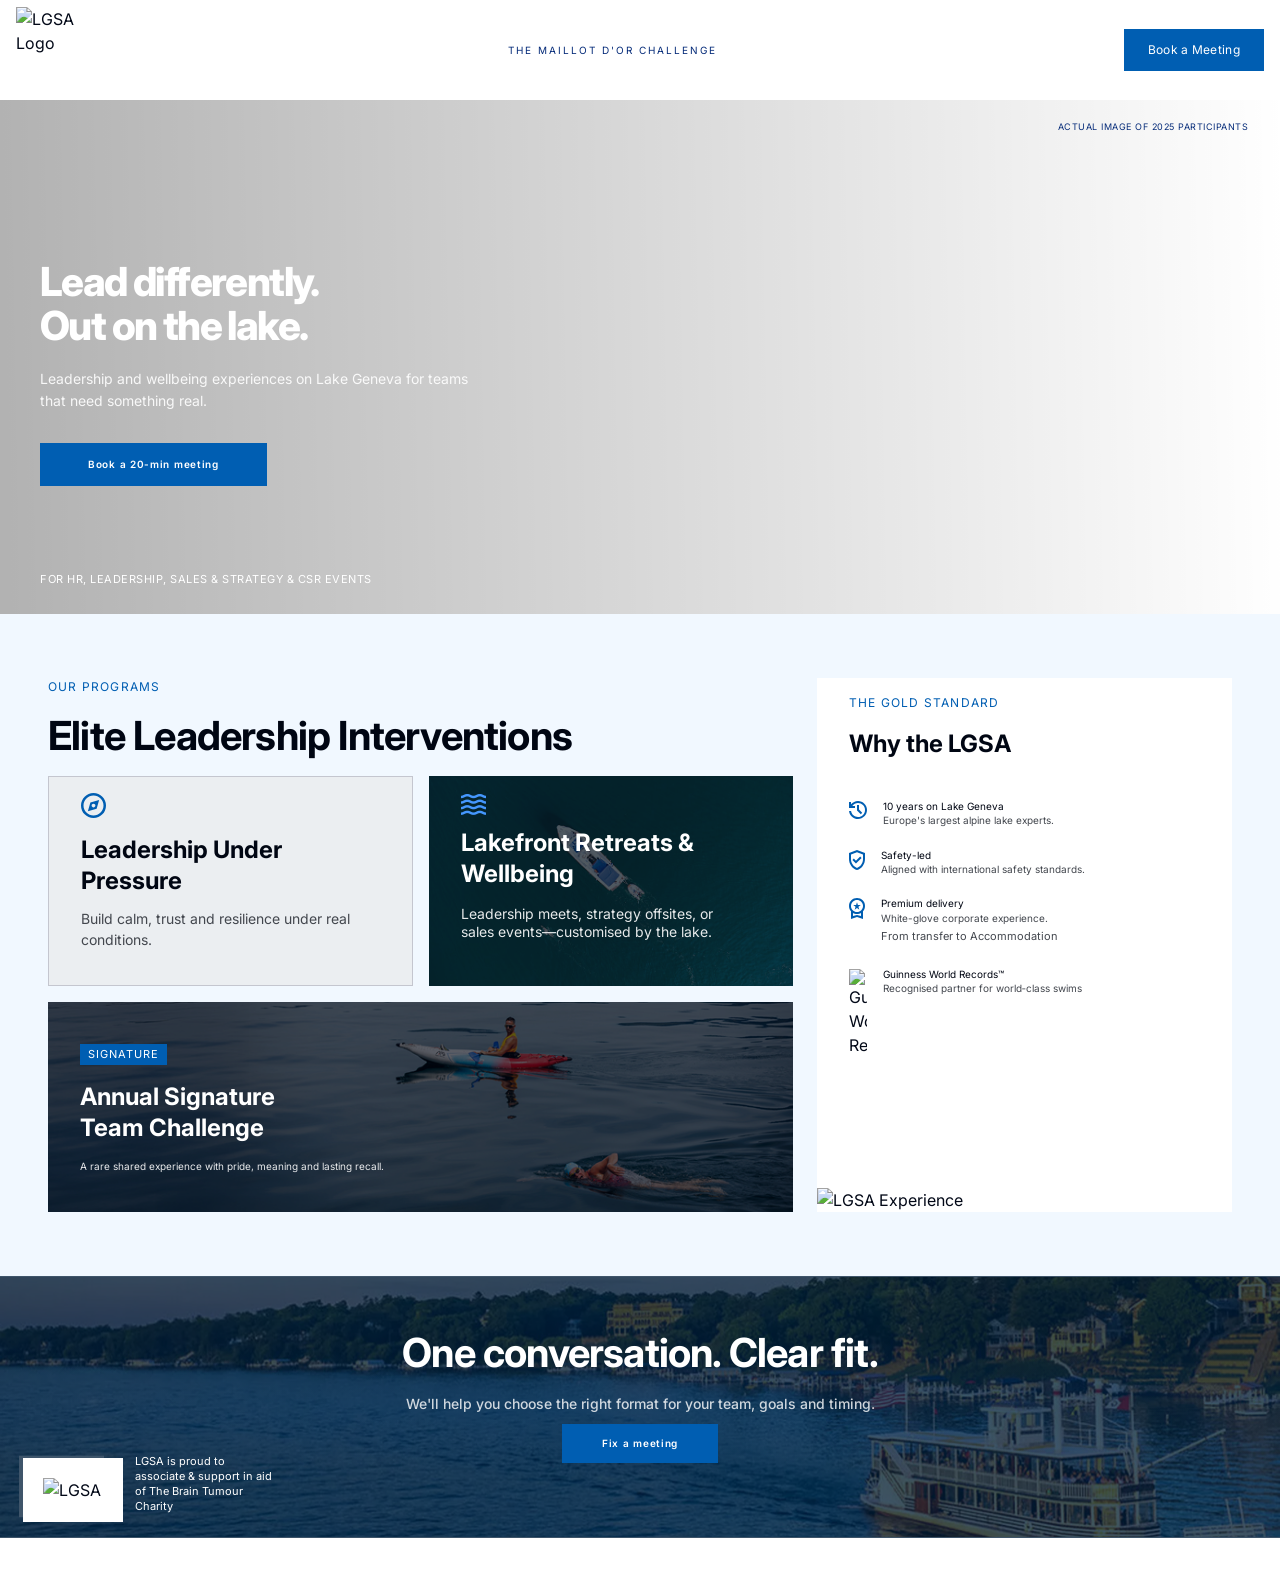
==== Landing Page 1/index.html @ 14f112c4 "Add files via upload Added Landing page 1 folder. In this folder we can find all the required assets" ====
<!DOCTYPE html>
<html lang="en">

<head>
    <meta charset="UTF-8">
    <meta name="viewport" content="width=device-width, initial-scale=1.0">
    <title>Landing Page 1</title>
    <link rel="stylesheet" href="style.css">
</head>

<body>
    <div id="root">
        <div role="region" aria-label="Notifications (F8)" tabindex="-1" style="pointer-events: none;">
            <ol tabindex="-1"
                class="fixed top-0 z-[100] flex max-h-screen w-full flex-col-reverse p-4 sm:bottom-0 sm:right-0 sm:top-auto sm:flex-col md:max-w-[420px]">
            </ol>
        </div>
        <section aria-label="Notifications alt+T" tabindex="-1" aria-live="polite" aria-relevant="additions text"
            aria-atomic="false"></section>
        <div class="font-inter bg-white min-h-screen">
            <header class="bg-white h-[100px] flex items-center px-5 md:px-8 relative z-20">
                <div class="flex items-center justify-between w-full max-w-[1280px] mx-auto">
                    <div class="flex-shrink-0"><img
                            src="https://api.builder.io/api/v1/image/assets/TEMP/319f9b1244b2c11501f96718e87fbd43764b667a?width=172"
                            alt="LGSA Logo" class="w-[86px] h-[86px] object-contain"></div>
                    <div class="hidden md:flex flex-1 justify-center"><span
                            class="text-[14px] font-normal tracking-[2px] uppercase text-center"
                            style="color: rgb(5, 43, 121);">The Maillot d'Or CHALLENGE</span></div>
                    <div class="flex-shrink-0"><button
                            class="bg-[#005EB2] text-white text-[12px] font-normal px-6 py-3 hover:bg-blue-800 transition-colors tracking-wide">Book
                            a Meeting</button></div>
                </div>
            </header>
            <section class="section_2 relative w-full" style="min-height: 514px;">
                <!-- <img
                    src="https://api.builder.io/api/v1/image/assets/TEMP/eaf237ca7433ee4fb768a4cfdcf755db8e835fbf?width=2570"
                    alt="" class="absolute inset-0 w-full h-full object-cover"> -->
                <div class="absolute inset-0"
                    style="background: linear-gradient(269deg, rgba(255, 255, 255, 0) -0.47%, rgba(0, 0, 0, 0.3) 99.13%);">
                </div>
                <div class="absolute top-3 right-8 lg:block header_image_top"><span
                        class="text-[9px] font-normal uppercase tracking-[0.5px] text-[#052B79]">Actual image of 2025
                        participants</span></div>
                <div class="relative z-10 px-6 md:px-10 pt-24 pb-20 max-w-[1280px] mx-auto">
                    <h1 class="text-white font-extrabold leading-[1.1] tracking-[-0.04em] mb-5 Upper_text_info"
                        >Lead differently.<br>Out on the lake.</h1>
                    <p class="text-white/90 font-normal mb-8 max-w-[554px] Lower_text_info"
                        >Leadership and wellbeing
                        experiences on Lake Geneva for teams that need something real.</p><button
                        class="bg-[#005EB2] text-white font-semibold px-12 py-3.5 text-[14px] tracking-[0.7px] hover:bg-blue-800 transition-colors book_meeting_inside-image">Book
                        a 20-min meeting</button>
                    <p class="mt-20 text-white text-[10px] uppercase tracking-[0.5px] font-normal bottom_info_text">For HR, LEADERSHIP,
                        SALES &amp; STRATEGY &amp; CSR events</p>
                </div>
            </section>
            <section class="bg-[#F1F8FF] px-4 md:px-8 py-12 md:py-16">
                <div class="max-w-[1280px] mx-2rem">
                    <!-- <div class="mb-8">
                        <p class="text-[#005EB2] text-[12px] font-normal tracking-[1.2px] uppercase mb-2">OUR PROGRAMS
                        </p>
                        <h2 class="font-bold text-[#000613] leading-[1.2] tracking-[-0.02em]"
                            style="font-size: clamp(28px, 3.5vw, 40px);">Elite Leadership Interventions</h2>
                    </div> -->
                    <div class="flex flex-col lg:flex-row gap-6">
                        <div class="flex-1 flex flex-col gap-4">
                            <div class="mb-8">
                                <p class="text-[#005EB2] text-[12px] font-normal tracking-[1.2px] uppercase mb-2">OUR PROGRAMS
                                </p>
                                <h2 class="font-bold text-[#000613] leading-[1.2] tracking-[-0.02em]"
                                    style="font-size: clamp(28px, 3.5vw, 40px);">Elite Leadership Interventions</h2>
                            </div>
                            <div class="grid grid-cols-1 sm:grid-cols-2 gap-4">
                                <div
                                    class="bg-[#EBEEF1] border border-[#C4C6CF] p-6 flex flex-col justify-between min-h-[222px]">
                                    <div>
                                        <svg width="25" height="25" viewBox="0 0 25 25" fill="none"
                                            xmlns="http://www.w3.org/2000/svg" class="mb-4">
                                            <path
                                                d="M6.875 18.125L15.625 15.625L18.125 6.875L9.375 9.375L6.875 18.125ZM12.5 14.375C11.9792 14.375 11.5365 14.1927 11.1719 13.8281C10.8073 13.4635 10.625 13.0208 10.625 12.5C10.625 11.9792 10.8073 11.5365 11.1719 11.1719C11.5365 10.8073 11.9792 10.625 12.5 10.625C13.0208 10.625 13.4635 10.8073 13.8281 11.1719C14.1927 11.5365 14.375 11.9792 14.375 12.5C14.375 13.0208 14.1927 13.4635 13.8281 13.8281C13.4635 14.1927 13.0208 14.375 12.5 14.375ZM12.5 25C10.7708 25 9.14583 24.6719 7.625 24.0156C6.10417 23.3594 4.78125 22.4688 3.65625 21.3438C2.53125 20.2188 1.64062 18.8958 0.984375 17.375C0.328125 15.8542 0 14.2292 0 12.5C0 10.7708 0.328125 9.14583 0.984375 7.625C1.64062 6.10417 2.53125 4.78125 3.65625 3.65625C4.78125 2.53125 6.10417 1.64062 7.625 0.984375C9.14583 0.328125 10.7708 0 12.5 0C14.2292 0 15.8542 0.328125 17.375 0.984375C18.8958 1.64062 20.2188 2.53125 21.3438 3.65625C22.4688 4.78125 23.3594 6.10417 24.0156 7.625C24.6719 9.14583 25 10.7708 25 12.5C25 14.2292 24.6719 15.8542 24.0156 17.375C23.3594 18.8958 22.4688 20.2188 21.3438 21.3438C20.2188 22.4688 18.8958 23.3594 17.375 24.0156C15.8542 24.6719 14.2292 25 12.5 25ZM12.5 22.5C15.2708 22.5 17.6302 21.526 19.5781 19.5781C21.526 17.6302 22.5 15.2708 22.5 12.5C22.5 9.72917 21.526 7.36979 19.5781 5.42188C17.6302 3.47396 15.2708 2.5 12.5 2.5C9.72917 2.5 7.36979 3.47396 5.42188 5.42188C3.47396 7.36979 2.5 9.72917 2.5 12.5C2.5 15.2708 3.47396 17.6302 5.42188 19.5781C7.36979 21.526 9.72917 22.5 12.5 22.5Z"
                                                fill="#005EB2"></path>
                                        </svg>
                                        <h3 class="text-[#000613] font-bold text-[28px] leading-[1.3] mb-3">Leadership
                                            Under<br>Pressure</h3>
                                        <p class="text-[#43474E] text-[16px] leading-[1.5]">Build calm, trust and
                                            resilience under real conditions.</p>
                                    </div>
                                </div>
                                <div class="relative overflow-hidden min-h-[222px] right_upper_box">
                                    <!-- <img
                                        src="https://api.builder.io/api/v1/image/assets/TEMP/20c9838120751ff1ee8845f60c2db4b159ebc62b?width=784"
                                        alt="Lakefront Retreats" class="absolute inset-0 w-full h-full object-cover"> -->
                                    <div class="absolute inset-0 bg-black/40"></div>
                                    <div class="relative z-10 p-6 h-full flex flex-col">
                                        <div class="icon_water"></div>
                                        <h3 class="text-white font-bold text-[28px] leading-[1.3] mb-2">Lakefront
                                            Retreats &amp;<br> Wellbeing</h3>
                                        <p class="text-white/90 text-[16px] leading-[1.25]">Leadership meets, strategy
                                            offsites, or <br> sales events—customised by the lake.</p>
                                    </div>
                                </div>
                            </div>
                            <div class="relative overflow-hidden min-h-[222px] full_bottom_box">
                                <!-- <img
                                    src="https://api.builder.io/api/v1/image/assets/TEMP/1640532b3d271ce9530c7b55db7e31f30f7f1047?width=1616"
                                    alt="Annual Signature Team Challenge"
                                    class="absolute inset-0 w-full h-full object-cover"> -->
                                <div class="absolute inset-0 bg-[rgba(0,6,19,0.40)]"></div>
                                <div class="relative z-10 p-6 h-full flex flex-col justify-center min-h-[222px]">
                                    <div class="mb-2"><span
                                            class="inline-block bg-[#005EB2] text-white text-[10px] font-normal uppercase tracking-[1px] px-2 py-[2px]">SIGNATURE</span>
                                    </div>
                                    <h3 class="text-white font-bold text-[28px] leading-[1.3] mb-2">Annual
                                        Signature<br>Team Challenge</h3>
                                    <p class="text-white/90 text-[14px] leading-[1.43]">A rare shared experience with
                                        pride, meaning and lasting recall.</p>
                                </div>
                            </div>
                        </div>
                        <div class="lg:w-[384px] flex-shrink-0 bg-white p-8 flex flex-col gap-6">
                            <div class="gold_standard_text">
                                <p class="text-[#005EB2] text-[12px] font-normal tracking-[1.2px] uppercase mb-2">THE
                                    GOLD STANDARD</p>
                                <h2 class="text-[#000613] font-bold text-[28px] leading-[1.3]">Why the LGSA</h2>
                            </div>
                            <div class="flex flex-col gap-5 gold_standard_text">
                                <div class="flex items-start gap-4">
                                    <div class="flex-shrink-0 mt-0.5"><svg width="18" height="18" viewBox="0 0 18 18"
                                            fill="none" xmlns="http://www.w3.org/2000/svg">
                                            <path
                                                d="M9 18C6.7 18 4.69583 17.2375 2.9875 15.7125C1.27917 14.1875 0.3 12.2833 0.05 10H2.1C2.33333 11.7333 3.10417 13.1667 4.4125 14.3C5.72083 15.4333 7.25 16 9 16C10.95 16 12.6042 15.3208 13.9625 13.9625C15.3208 12.6042 16 10.95 16 9C16 7.05 15.3208 5.39583 13.9625 4.0375C12.6042 2.67917 10.95 2 9 2C7.85 2 6.775 2.26667 5.775 2.8C4.775 3.33333 3.93333 4.06667 3.25 5H6V7H0V1H2V3.35C2.85 2.28333 3.8875 1.45833 5.1125 0.875C6.3375 0.291667 7.63333 0 9 0C10.25 0 11.4208 0.2375 12.5125 0.7125C13.6042 1.1875 14.5542 1.82917 15.3625 2.6375C16.1708 3.44583 16.8125 4.39583 17.2875 5.4875C17.7625 6.57917 18 7.75 18 9C18 10.25 17.7625 11.4208 17.2875 12.5125C16.8125 13.6042 16.1708 14.5542 15.3625 15.3625C14.5542 16.1708 13.6042 16.8125 12.5125 17.2875C11.4208 17.7625 10.25 18 9 18ZM11.8 13.2L8 9.4V4H10V8.6L13.2 11.8L11.8 13.2Z"
                                                fill="#005EB2"></path>
                                        </svg></div>
                                    <div>
                                        <p class="text-[#000613] text-[14px] font-normal leading-[1.43]">10 years on
                                            Lake Geneva</p>
                                        <p class="text-[#43474E] text-[14px] font-normal leading-[1.43]">Europe's
                                            largest alpine lake experts.</p>
                                    </div>
                                </div>
                                <div class="flex items-start gap-4">
                                    <div class="flex-shrink-0 mt-0.5"><svg width="16" height="20" viewBox="0 0 16 20"
                                            fill="none" xmlns="http://www.w3.org/2000/svg">
                                            <path
                                                d="M6.95 13.55L12.6 7.9L11.175 6.475L6.95 10.7L4.85 8.6L3.425 10.025L6.95 13.55ZM8 20C5.68333 19.4167 3.77083 18.0875 2.2625 16.0125C0.754167 13.9375 0 11.6333 0 9.1V3L8 0L16 3V9.1C16 11.6333 15.2458 13.9375 13.7375 16.0125C12.2292 18.0875 10.3167 19.4167 8 20ZM8 17.9C9.73333 17.35 11.1667 16.25 12.3 14.6C13.4333 12.95 14 11.1167 14 9.1V4.375L8 2.125L2 4.375V9.1C2 11.1167 2.56667 12.95 3.7 14.6C4.83333 16.25 6.26667 17.35 8 17.9Z"
                                                fill="#005EB2"></path>
                                        </svg></div>
                                    <div>
                                        <p class="text-[#000613] text-[14px] font-normal leading-[1.43]">Safety-led</p>
                                        <p class="text-[#43474E] text-[14px] font-normal leading-[1.43]">Aligned with
                                            international safety standards.</p>
                                    </div>
                                </div>
                                <div class="flex items-start gap-4">
                                    <div class="flex-shrink-0 mt-0.5"><svg width="16" height="21" viewBox="0 0 16 21"
                                            fill="none" xmlns="http://www.w3.org/2000/svg">
                                            <path
                                                d="M5.675 11.7L6.55 8.85L4.25 7H7.1L8 4.2L8.9 7H11.75L9.425 8.85L10.3 11.7L8 9.925L5.675 11.7ZM2 21V13.275C1.36667 12.575 0.875 11.775 0.525 10.875C0.175 9.975 0 9.01667 0 8C0 5.76667 0.775 3.875 2.325 2.325C3.875 0.775 5.76667 0 8 0C10.2333 0 12.125 0.775 13.675 2.325C15.225 3.875 16 5.76667 16 8C16 9.01667 15.825 9.975 15.475 10.875C15.125 11.775 14.6333 12.575 14 13.275V21L8 19L2 21ZM8 14C9.66667 14 11.0833 13.4167 12.25 12.25C13.4167 11.0833 14 9.66667 14 8C14 6.33333 13.4167 4.91667 12.25 3.75C11.0833 2.58333 9.66667 2 8 2C6.33333 2 4.91667 2.58333 3.75 3.75C2.58333 4.91667 2 6.33333 2 8C2 9.66667 2.58333 11.0833 3.75 12.25C4.91667 13.4167 6.33333 14 8 14ZM4 18.025L8 17L12 18.025V14.925C11.4167 15.2583 10.7875 15.5208 10.1125 15.7125C9.4375 15.9042 8.73333 16 8 16C7.26667 16 6.5625 15.9042 5.8875 15.7125C5.2125 15.5208 4.58333 15.2583 4 14.925V18.025Z"
                                                fill="#005EB2"></path>
                                        </svg></div>
                                    <div>
                                        <p class="text-[#000613] text-[14px] font-normal leading-[1.43]">Premium
                                            delivery</p>
                                        <p class="text-[#43474E] text-[14px] font-normal leading-[1.43]">White-glove
                                            corporate experience.</p>
                                        <p class="text-[#43474E] text-[10px] font-normal leading-[2]">From transfer to
                                            Accommodation</p>
                                    </div>
                                </div>
                                <div class="flex items-start gap-4">
                                    <div class="flex-shrink-0 mt-0.5"><img
                                            src="https://api.builder.io/api/v1/image/assets/TEMP/cecff319a0e79f5f62d0b2440c326282781a10ed?width=36"
                                            alt="Guinness World Records" class="w-[18px] h-auto"></div>
                                    <div>
                                        <p class="text-[#000613] text-[14px] font-normal leading-[1.43]">Guinness World
                                            Records™</p>
                                        <p class="text-[#43474E] text-[14px] font-normal leading-[1.43]">Recognised
                                            partner for world‑class swims</p>
                                    </div>
                                </div>
                            </div>
                            <div class="mt-auto"><img
                                    src="https://api.builder.io/api/v1/image/assets/TEMP/c7eda7618305970eae60c3d89c58c5d5daa7ad6c?width=768"
                                    alt="LGSA Experience" class="w-full h-auto object-cover"></div>
                        </div>
                    </div>
                </div>
            </section>
            <section class="relative overflow-hidden" style="min-height: 262px; margin-bottom: 3rem;">
                <div class="absolute inset-0 bottom_main_image">
                </div>
                <div class="absolute inset-0 bg-[rgba(0,31,58,0.50)]"></div>
                <div class="absolute inset-0 opacity-10"
                    style="background: radial-gradient(249.34% 51.04%, rgb(0, 94, 178) 0%, rgba(0, 94, 178, 0) 50%, rgba(0, 94, 178, 0) 100%);">
                </div>
                <div
                    class="relative z-10 flex flex-col items-center justify-center text-center px-6 py-16 min-h-[262px]">
                    <h2 class="text-white font-bold leading-[1.2] tracking-[-0.02em] mb-4 lower_section_heading"
                        style="font-size: clamp(28px, 3.5vw, 40px);">One conversation. Clear fit.</h2>
                    <p class="text-white/80 text-[16px] font-medium leading-[1.5] mb-8 max-w-[535px]">We'll help you
                        choose the right format for your team, goals and timing.</p><button
                        class="bg-[#005EB2] text-white text-[14px] font-semibold tracking-[0.7px] px-10 py-3 hover:bg-blue-800 transition-colors fix_a_meeting_btn">Fix
                        a meeting</button>
                </div>
                <div class="absolute bottom-4 left-5 flex items-end gap-3"><img
                        src="https://api.builder.io/api/v1/image/assets/TEMP/ab65158cc42cce0a22f636c8957c80a9ef4d3098?width=184"
                        alt="LGSA" class="w-[92px] h-auto object-contain bg-white p-1">
                    <p class="text-white text-[10px] font-normal leading-snug max-w-[140px] charity_text">LGSA is proud to associate
                        &amp; support in aid of The Brain Tumour Charity</p>
                </div>
            </section>
        </div>
    </div>
</body>

</html>
---- Landing Page 1/style.css ----
@import "https://fonts.googleapis.com/css2?family=Inter:wght@400;600;700;800&display=swap";

*,
:before,
:after,
::backdrop {
    --tw-border-spacing-x: 0;
    --tw-border-spacing-y: 0;
    --tw-translate-x: 0;
    --tw-translate-y: 0;
    --tw-rotate: 0;
    --tw-skew-x: 0;
    --tw-skew-y: 0;
    --tw-scale-x: 1;
    --tw-scale-y: 1;
    --tw-pan-x: ;
    --tw-pan-y: ;
    --tw-pinch-zoom: ;
    --tw-scroll-snap-strictness: proximity;
    --tw-gradient-from-position: ;
    --tw-gradient-via-position: ;
    --tw-gradient-to-position: ;
    --tw-ordinal: ;
    --tw-slashed-zero: ;
    --tw-numeric-figure: ;
    --tw-numeric-spacing: ;
    --tw-numeric-fraction: ;
    --tw-ring-inset: ;
    --tw-ring-offset-width: 0px;
    --tw-ring-offset-color: #fff;
    --tw-ring-color: #3b82f680;
    --tw-ring-offset-shadow: 0 0 #0000;
    --tw-ring-shadow: 0 0 #0000;
    --tw-shadow: 0 0 #0000;
    --tw-shadow-colored: 0 0 #0000;
    --tw-blur: ;
    --tw-brightness: ;
    --tw-contrast: ;
    --tw-grayscale: ;
    --tw-hue-rotate: ;
    --tw-invert: ;
    --tw-saturate: ;
    --tw-sepia: ;
    --tw-drop-shadow: ;
    --tw-backdrop-blur: ;
    --tw-backdrop-brightness: ;
    --tw-backdrop-contrast: ;
    --tw-backdrop-grayscale: ;
    --tw-backdrop-hue-rotate: ;
    --tw-backdrop-invert: ;
    --tw-backdrop-opacity: ;
    --tw-backdrop-saturate: ;
    --tw-backdrop-sepia: ;
    --tw-contain-size: ;
    --tw-contain-layout: ;
    --tw-contain-paint: ;
    --tw-contain-style:
}

*,
:before,
:after {
    box-sizing: border-box;
    border: 0 solid #e5e7eb
}

:before,
:after {
    --tw-content: ""
}

html,
:host {
    -webkit-text-size-adjust: 100%;
    tab-size: 4;
    font-feature-settings: normal;
    font-variation-settings: normal;
    -webkit-tap-highlight-color: transparent;
    font-family: ui-sans-serif, system-ui, sans-serif, Apple Color Emoji, Segoe UI Emoji, Segoe UI Symbol, Noto Color Emoji;
    line-height: 1.5
}

body {
    line-height: inherit;
    margin: 0
}

hr {
    height: 0;
    color: inherit;
    border-top-width: 1px
}

abbr:where([title]) {
    -webkit-text-decoration: underline dotted;
    text-decoration: underline dotted
}

h1,
h2,
h3,
h4,
h5,
h6 {
    font-size: inherit;
    font-weight: inherit
}

a {
    color: inherit;
    -webkit-text-decoration: inherit;
    text-decoration: inherit
}

b,
strong {
    font-weight: bolder
}

code,
kbd,
samp,
pre {
    font-feature-settings: normal;
    font-variation-settings: normal;
    font-family: ui-monospace, SFMono-Regular, Menlo, Monaco, Consolas, Liberation Mono, Courier New, monospace;
    font-size: 1em
}

small {
    font-size: 80%
}

sub,
sup {
    vertical-align: baseline;
    font-size: 75%;
    line-height: 0;
    position: relative
}

sub {
    bottom: -.25em
}

sup {
    top: -.5em
}

table {
    text-indent: 0;
    border-color: inherit;
    border-collapse: collapse
}

button,
input,
optgroup,
select,
textarea {
    font-feature-settings: inherit;
    font-variation-settings: inherit;
    font-family: inherit;
    font-size: 100%;
    font-weight: inherit;
    line-height: inherit;
    letter-spacing: inherit;
    color: inherit;
    margin: 0;
    padding: 0
}

button,
select {
    text-transform: none
}

button,
input:where([type=button]),
input:where([type=reset]),
input:where([type=submit]) {
    -webkit-appearance: button;
    background-color: #0000;
    background-image: none
}

:-moz-focusring {
    outline: auto
}

:-moz-ui-invalid {
    box-shadow: none
}

progress {
    vertical-align: baseline
}

::-webkit-inner-spin-button {
    height: auto
}

::-webkit-outer-spin-button {
    height: auto
}

[type=search] {
    -webkit-appearance: textfield;
    outline-offset: -2px
}

::-webkit-search-decoration {
    -webkit-appearance: none
}

::-webkit-file-upload-button {
    -webkit-appearance: button;
    font: inherit
}

summary {
    display: list-item
}

blockquote,
dl,
dd,
h1,
h2,
h3,
h4,
h5,
h6,
hr,
figure,
p,
pre {
    margin: 0
}

fieldset {
    margin: 0;
    padding: 0
}

legend {
    padding: 0
}

ol,
ul,
menu {
    margin: 0;
    padding: 0;
    list-style: none
}

dialog {
    padding: 0
}

textarea {
    resize: vertical
}

input::-moz-placeholder {
    opacity: 1;
    color: #9ca3af
}

textarea::-moz-placeholder {
    opacity: 1;
    color: #9ca3af
}

input::placeholder,
textarea::placeholder {
    opacity: 1;
    color: #9ca3af
}

button,
[role=button] {
    cursor: pointer
}

:disabled {
    cursor: default
}

img,
svg,
video,
canvas,
audio,
iframe,
embed,
object {
    vertical-align: middle;
    display: block
}

img,
video {
    max-width: 100%;
    height: auto
}

[hidden]:where(:not([hidden=until-found])) {
    display: none
}

:root {
    --background: 0 0% 100%;
    --foreground: 222.2 84% 4.9%;
    --card: 0 0% 100%;
    --card-foreground: 222.2 84% 4.9%;
    --popover: 0 0% 100%;
    --popover-foreground: 222.2 84% 4.9%;
    --primary: 222.2 47.4% 11.2%;
    --primary-foreground: 210 40% 98%;
    --secondary: 210 40% 96.1%;
    --secondary-foreground: 222.2 47.4% 11.2%;
    --muted: 210 40% 96.1%;
    --muted-foreground: 215.4 16.3% 46.9%;
    --accent: 210 40% 96.1%;
    --accent-foreground: 222.2 47.4% 11.2%;
    --destructive: 0 84.2% 60.2%;
    --destructive-foreground: 210 40% 98%;
    --border: 214.3 31.8% 91.4%;
    --input: 214.3 31.8% 91.4%;
    --ring: 222.2 84% 4.9%;
    --radius: .5rem;
    --sidebar-background: 0 0% 98%;
    --sidebar-foreground: 240 5.3% 26.1%;
    --sidebar-primary: 240 5.9% 10%;
    --sidebar-primary-foreground: 0 0% 98%;
    --sidebar-accent: 240 4.8% 95.9%;
    --sidebar-accent-foreground: 240 5.9% 10%;
    --sidebar-border: 220 13% 91%;
    --sidebar-ring: 217.2 91.2% 59.8%
}

.dark {
    --background: 222.2 84% 4.9%;
    --foreground: 210 40% 98%;
    --card: 222.2 84% 4.9%;
    --card-foreground: 210 40% 98%;
    --popover: 222.2 84% 4.9%;
    --popover-foreground: 210 40% 98%;
    --primary: 210 40% 98%;
    --primary-foreground: 222.2 47.4% 11.2%;
    --secondary: 217.2 32.6% 17.5%;
    --secondary-foreground: 210 40% 98%;
    --muted: 217.2 32.6% 17.5%;
    --muted-foreground: 215 20.2% 65.1%;
    --accent: 217.2 32.6% 17.5%;
    --accent-foreground: 210 40% 98%;
    --destructive: 0 62.8% 30.6%;
    --destructive-foreground: 210 40% 98%;
    --border: 217.2 32.6% 17.5%;
    --input: 217.2 32.6% 17.5%;
    --ring: 212.7 26.8% 83.9%;
    --sidebar-background: 240 5.9% 10%;
    --sidebar-foreground: 240 4.8% 95.9%;
    --sidebar-primary: 224.3 76.3% 48%;
    --sidebar-primary-foreground: 0 0% 100%;
    --sidebar-accent: 240 3.7% 15.9%;
    --sidebar-accent-foreground: 240 4.8% 95.9%;
    --sidebar-border: 240 3.7% 15.9%;
    --sidebar-ring: 217.2 91.2% 59.8%
}

* {
    border-color: hsl(var(--border))
}

body {
    background-color: hsl(var(--background));
    color: hsl(var(--foreground));
    font-family: Inter, -apple-system, Roboto, Helvetica, sans-serif
}

:where(p, span, li, h1, h2, h3, h4, h5, h6, a, button, label, td, th) {
    overflow-wrap: anywhere;
    word-break: break-word
}

pre,
code {
    white-space: pre;
    overflow-x: auto
}

.section_2 {
    background-image: url("main_top_image.png");
    background-size: cover;
    background-position: center;
}



.sr-only {
    clip: rect(0, 0, 0, 0);
    white-space: nowrap;
    border-width: 0;
    width: 1px;
    height: 1px;
    margin: -1px;
    padding: 0;
    position: absolute;
    overflow: hidden
}

.pointer-events-none {
    pointer-events: none
}

.pointer-events-auto {
    pointer-events: auto
}

.visible {
    visibility: visible
}

.invisible {
    visibility: hidden
}

.fixed {
    position: fixed
}

.absolute {
    position: absolute
}

.relative {
    position: relative
}

.inset-0 {
    inset: 0
}

.inset-x-0 {
    left: 0;
    right: 0
}

.inset-y-0 {
    top: 0;
    bottom: 0
}

.-bottom-12 {
    bottom: -3rem
}

.-left-12 {
    left: -3rem
}

.-right-12 {
    right: -3rem
}

.-top-12 {
    top: -3rem
}

.bottom-0 {
    bottom: 0
}

.bottom-4 {
    bottom: 1rem
}

.bottom-6 {
    bottom: 1.5rem
}

.left-0 {
    left: 0
}

.left-1 {
    left: .25rem
}

.left-1\/2 {
    left: 50%
}

.left-2 {
    left: .5rem
}

.left-5 {
    left: 0.25rem
}

.left-6 {
    left: 1.5rem
}

.left-\[50\%\] {
    left: 50%
}

.right-0 {
    right: 0
}

.right-1 {
    right: .25rem
}

.right-2 {
    right: .5rem
}

.right-3 {
    right: .75rem
}

.right-4 {
    right: 1rem
}

.right-8 {
    right: 2rem
}

.top-0 {
    top: 0
}

.top-1\.5 {
    top: .375rem
}

.top-1\/2 {
    top: 50%
}

.top-2 {
    top: .5rem
}

.top-3 {
    top: .75rem
}

.top-3\.5 {
    top: .875rem
}

.top-4 {
    top: 1rem
}

.top-\[1px\] {
    top: 1px
}

.top-\[50\%\] {
    top: 50%
}

.top-\[60\%\] {
    top: 60%
}

.top-full {
    top: 100%
}

.z-10 {
    z-index: 10
}

.z-20 {
    z-index: 20
}

.z-50 {
    z-index: 50
}

.z-\[100\] {
    z-index: 100
}

.z-\[1\] {
    z-index: 1
}

.-mx-1 {
    margin-left: -.25rem;
    margin-right: -.25rem
}

.mx-2 {
    margin-left: .5rem;
    margin-right: .5rem
}

.mx-3\.5 {
    margin-left: .875rem;
    margin-right: .875rem
}

.mx-auto {
    margin-left: auto;
    margin-right: auto
}

.mx-2rem {
    margin-left: 2rem;
    margin-right: 2rem;
}

.my-0\.5 {
    margin-top: .125rem;
    margin-bottom: .125rem
}

.my-1 {
    margin-top: .25rem;
    margin-bottom: .25rem
}

.-ml-4 {
    margin-left: -1rem
}

.-mt-4 {
    margin-top: -1rem
}

.mb-1 {
    margin-bottom: .25rem
}

.mb-2 {
    margin-bottom: 1rem
}

.mb-3 {
    margin-bottom: .75rem
}

.mb-4 {
    margin-bottom: 1rem
}

.mb-5 {
    margin-bottom: 1.25rem
}

.mb-6 {
    margin-bottom: 1.5rem
}

.mb-8 {
    margin-bottom: 0
}

.ml-1 {
    margin-left: .25rem
}

.ml-auto {
    margin-left: auto
}

.mr-2 {
    margin-right: .5rem
}

.mt-0\.5 {
    margin-top: .125rem
}

.mt-1 {
    margin-top: .25rem
}

.mt-1\.5 {
    margin-top: .375rem
}

.mt-2 {
    margin-top: .5rem
}

.mt-20 {
    /* margin-top: 5rem */
}

.mt-24 {
    margin-top: 6rem
}

.mt-4 {
    margin-top: 1rem
}

.mt-auto {
    margin-top: auto
}

.block {
    display: block
}

.inline-block {
    display: inline-block
}

.flex {
    display: flex
}

.inline-flex {
    display: inline-flex
}

.table {
    display: table
}

.grid {
    display: grid
}

.hidden {
    display: none
}

.aspect-square {
    aspect-ratio: 1
}

.aspect-video {
    aspect-ratio: 16/9
}

.size-4 {
    width: 1rem;
    height: 1rem
}

.h-1\.5 {
    height: .375rem
}

.h-10 {
    height: 2.5rem
}

.h-11 {
    height: 2.75rem
}

.h-12 {
    height: 3rem
}

.h-2 {
    height: .5rem
}

.h-2\.5 {
    height: .625rem
}

.h-3 {
    height: .75rem
}

.h-3\.5 {
    height: .875rem
}

.h-4 {
    height: 1rem
}

.h-5 {
    height: 1.25rem
}

.h-6 {
    height: 1.5rem
}

.h-7 {
    height: 1.75rem
}

.h-8 {
    height: 2rem
}

.h-9 {
    height: 2.25rem
}

.h-\[100px\] {
    height: 100px
}

.h-\[1px\] {
    height: 1px
}

.h-\[86px\] {
    height: 86px
}

.h-\[var\(--radix-navigation-menu-viewport-height\)\] {
    height: var(--radix-navigation-menu-viewport-height)
}

.h-\[var\(--radix-select-trigger-height\)\] {
    height: var(--radix-select-trigger-height)
}

.h-auto {
    height: auto
}

.h-full {
    height: 100%
}

.h-px {
    height: 1px
}

.h-svh {
    height: 100svh
}

.max-h-96 {
    max-height: 24rem
}

.max-h-\[300px\] {
    max-height: 300px
}

.max-h-\[95vh\] {
    max-height: 95vh
}

.max-h-screen {
    max-height: 100vh
}

.min-h-0 {
    min-height: 0
}

.min-h-\[220px\] {
    min-height: 220px
}

.min-h-\[222px\] {
    min-height: 210px
}

.min-h-\[262px\] {
    min-height: 262px
}

.min-h-\[80px\] {
    min-height: 80px
}

.min-h-screen {
    min-height: 100vh
}

.min-h-svh {
    min-height: 100svh
}

.w-0 {
    width: 0
}

.w-1 {
    width: .25rem
}

.w-10 {
    width: 2.5rem
}

.w-11 {
    width: 2.75rem
}

.w-2 {
    width: .5rem
}

.w-2\.5 {
    width: .625rem
}

.w-3 {
    width: .75rem
}

.w-3\.5 {
    width: .875rem
}

.w-3\/4 {
    width: 75%
}

.w-32 {
    width: 8rem
}

.w-4 {
    width: 1rem
}

.w-5 {
    width: 1.25rem
}

.w-64 {
    width: 16rem
}

.w-7 {
    width: 1.75rem
}

.w-72 {
    width: 18rem
}

.w-8 {
    width: 2rem
}

.w-9 {
    width: 2.25rem
}

.w-\[--sidebar-width\] {
    width: var(--sidebar-width)
}

.w-\[100px\] {
    width: 100px
}

.w-\[18px\] {
    width: 18px
}

.w-\[1px\] {
    width: 1px
}

.w-\[86px\] {
    width: 86px
}

.w-\[92px\] {
    width: 100px
}

.charity_text {
    position: relative;
    bottom: 8px;
}

.w-auto {
    width: auto
}

.w-full {
    width: 100%
}

.w-max {
    width: max-content
}

.w-px {
    width: 1px
}

.min-w-0 {
    min-width: 0
}

.min-w-5 {
    min-width: 1.25rem
}

.min-w-\[12rem\] {
    min-width: 12rem
}

.min-w-\[8rem\] {
    min-width: 8rem
}

.min-w-\[var\(--radix-select-trigger-width\)\] {
    min-width: var(--radix-select-trigger-width)
}

.max-w-3xl {
    max-width: 48rem
}

.max-w-\[--skeleton-width\] {
    max-width: var(--skeleton-width)
}

.max-w-\[1280px\] {
    max-width: 1500px
}

.max-w-\[140px\] {
    max-width: 140px
}

.max-w-\[535px\] {
    max-width: 535px
}

.max-w-\[554px\] {
    max-width: 450px
}

.max-w-lg {
    max-width: 32rem
}

.max-w-max {
    max-width: max-content
}

.flex-1 {
    flex: 1
}

.flex-shrink-0,
.shrink-0 {
    flex-shrink: 0
}

.grow {
    flex-grow: 1
}

.grow-0 {
    flex-grow: 0
}

.basis-full {
    flex-basis: 100%
}

.caption-bottom {
    caption-side: bottom
}

.border-collapse {
    border-collapse: collapse
}

.-translate-x-1\/2 {
    --tw-translate-x: -50%;
    transform: translate(var(--tw-translate-x), var(--tw-translate-y)) rotate(var(--tw-rotate)) skewX(var(--tw-skew-x)) skewY(var(--tw-skew-y)) scaleX(var(--tw-scale-x)) scaleY(var(--tw-scale-y))
}

.-translate-x-px {
    --tw-translate-x: -1px;
    transform: translate(var(--tw-translate-x), var(--tw-translate-y)) rotate(var(--tw-rotate)) skewX(var(--tw-skew-x)) skewY(var(--tw-skew-y)) scaleX(var(--tw-scale-x)) scaleY(var(--tw-scale-y))
}

.-translate-y-1\/2 {
    --tw-translate-y: -50%;
    transform: translate(var(--tw-translate-x), var(--tw-translate-y)) rotate(var(--tw-rotate)) skewX(var(--tw-skew-x)) skewY(var(--tw-skew-y)) scaleX(var(--tw-scale-x)) scaleY(var(--tw-scale-y))
}

.translate-x-\[-50\%\] {
    --tw-translate-x: -50%;
    transform: translate(var(--tw-translate-x), var(--tw-translate-y)) rotate(var(--tw-rotate)) skewX(var(--tw-skew-x)) skewY(var(--tw-skew-y)) scaleX(var(--tw-scale-x)) scaleY(var(--tw-scale-y))
}

.translate-x-px {
    --tw-translate-x: 1px;
    transform: translate(var(--tw-translate-x), var(--tw-translate-y)) rotate(var(--tw-rotate)) skewX(var(--tw-skew-x)) skewY(var(--tw-skew-y)) scaleX(var(--tw-scale-x)) scaleY(var(--tw-scale-y))
}

.translate-y-\[-50\%\] {
    --tw-translate-y: -50%;
    transform: translate(var(--tw-translate-x), var(--tw-translate-y)) rotate(var(--tw-rotate)) skewX(var(--tw-skew-x)) skewY(var(--tw-skew-y)) scaleX(var(--tw-scale-x)) scaleY(var(--tw-scale-y))
}

.rotate-45 {
    --tw-rotate: 45deg;
    transform: translate(var(--tw-translate-x), var(--tw-translate-y)) rotate(var(--tw-rotate)) skewX(var(--tw-skew-x)) skewY(var(--tw-skew-y)) scaleX(var(--tw-scale-x)) scaleY(var(--tw-scale-y))
}

.rotate-90 {
    --tw-rotate: 90deg;
    transform: translate(var(--tw-translate-x), var(--tw-translate-y)) rotate(var(--tw-rotate)) skewX(var(--tw-skew-x)) skewY(var(--tw-skew-y)) scaleX(var(--tw-scale-x)) scaleY(var(--tw-scale-y))
}

.transform {
    transform: translate(var(--tw-translate-x), var(--tw-translate-y)) rotate(var(--tw-rotate)) skewX(var(--tw-skew-x)) skewY(var(--tw-skew-y)) scaleX(var(--tw-scale-x)) scaleY(var(--tw-scale-y))
}

@keyframes pulse {
    50% {
        opacity: .5
    }
}

.animate-pulse {
    animation: 2s cubic-bezier(.4, 0, .6, 1) infinite pulse
}

.cursor-default {
    cursor: default
}

.cursor-pointer {
    cursor: pointer
}

.touch-none {
    touch-action: none
}

.select-none {
    -webkit-user-select: none;
    user-select: none
}

.list-none {
    list-style-type: none
}

.appearance-none {
    appearance: none
}

.grid-cols-1 {
    grid-template-columns: repeat(1, minmax(0, 1fr))
}

.flex-row {
    flex-direction: row
}

.flex-col {
    flex-direction: column
}

.flex-col-reverse {
    flex-direction: column-reverse
}

.flex-wrap {
    flex-wrap: wrap
}

.items-start {
    align-items: flex-start
}

.items-end {
    align-items: flex-end
}

.items-center {
    align-items: center
}

.items-stretch {
    align-items: stretch
}

.justify-end {
    justify-content: flex-end
}

.justify-center {
    justify-content: center
}

.justify-between {
    justify-content: space-between
}

.gap-1 {
    gap: .25rem
}

.gap-1\.5 {
    gap: .375rem
}

.gap-2 {
    gap: .5rem
}

.gap-3 {
    gap: .75rem
}

.gap-4 {
    gap: 1rem
}

.gap-5 {
    gap: 1.25rem
}

.gap-6 {
    gap: 1.5rem
}

.space-x-1>:not([hidden])~:not([hidden]) {
    --tw-space-x-reverse: 0;
    margin-right: calc(.25rem * var(--tw-space-x-reverse));
    margin-left: calc(.25rem * calc(1 - var(--tw-space-x-reverse)))
}

.space-x-4>:not([hidden])~:not([hidden]) {
    --tw-space-x-reverse: 0;
    margin-right: calc(1rem * var(--tw-space-x-reverse));
    margin-left: calc(1rem * calc(1 - var(--tw-space-x-reverse)))
}

.space-y-1>:not([hidden])~:not([hidden]) {
    --tw-space-y-reverse: 0;
    margin-top: calc(.25rem * calc(1 - var(--tw-space-y-reverse)));
    margin-bottom: calc(.25rem * var(--tw-space-y-reverse))
}

.space-y-1\.5>:not([hidden])~:not([hidden]) {
    --tw-space-y-reverse: 0;
    margin-top: calc(.375rem * calc(1 - var(--tw-space-y-reverse)));
    margin-bottom: calc(.375rem * var(--tw-space-y-reverse))
}

.space-y-2>:not([hidden])~:not([hidden]) {
    --tw-space-y-reverse: 0;
    margin-top: calc(.5rem * calc(1 - var(--tw-space-y-reverse)));
    margin-bottom: calc(.5rem * var(--tw-space-y-reverse))
}

.space-y-4>:not([hidden])~:not([hidden]) {
    --tw-space-y-reverse: 0;
    margin-top: calc(1rem * calc(1 - var(--tw-space-y-reverse)));
    margin-bottom: calc(1rem * var(--tw-space-y-reverse))
}

.overflow-auto {
    overflow: auto
}

.overflow-hidden {
    overflow: hidden
}

.overflow-y-auto {
    overflow-y: auto
}

.overflow-x-hidden {
    overflow-x: hidden
}

.whitespace-nowrap {
    white-space: nowrap
}

.break-words {
    overflow-wrap: break-word
}

.rounded-\[2px\] {
    border-radius: 2px
}

.rounded-\[inherit\] {
    border-radius: inherit
}

.rounded-full {
    border-radius: 9999px
}

.rounded-lg {
    border-radius: var(--radius)
}

.rounded-md {
    border-radius: calc(var(--radius) - 2px)
}

.rounded-sm {
    border-radius: calc(var(--radius) - 4px)
}

.rounded-t-\[10px\] {
    border-top-left-radius: 10px;
    border-top-right-radius: 10px
}

.rounded-tl-sm {
    border-top-left-radius: calc(var(--radius) - 4px)
}

.border {
    border-width: 1px
}

.border-2 {
    border-width: 2px
}

.border-\[1\.5px\] {
    border-width: 1.5px
}

.border-y {
    border-top-width: 1px;
    border-bottom-width: 1px
}

.border-b {
    border-bottom-width: 1px
}

.border-l {
    border-left-width: 1px
}

.border-r {
    border-right-width: 1px
}

.border-t {
    border-top-width: 1px
}

.border-dashed {
    border-style: dashed
}

.border-\[\#C4C6CF\] {
    --tw-border-opacity: 1;
    border-color: rgb(196 198 207/var(--tw-border-opacity, 1))
}

.border-\[--color-border\] {
    border-color: var(--color-border)
}

.border-border\/50 {
    border-color: hsl(var(--border) / .5)
}

.border-destructive {
    border-color: hsl(var(--destructive))
}

.border-destructive\/50 {
    border-color: hsl(var(--destructive) / .5)
}

.border-gray-300 {
    --tw-border-opacity: 1;
    border-color: rgb(209 213 219/var(--tw-border-opacity, 1))
}

.border-gray-400 {
    --tw-border-opacity: 1;
    border-color: rgb(156 163 175/var(--tw-border-opacity, 1))
}

.border-input {
    border-color: hsl(var(--input))
}

.border-primary {
    border-color: hsl(var(--primary))
}

.border-sidebar-border {
    border-color: hsl(var(--sidebar-border))
}

.border-transparent {
    border-color: #0000
}

.border-l-transparent {
    border-left-color: #0000
}

.border-t-transparent {
    border-top-color: #0000
}

.bg-\[\#005EB2\] {
    --tw-bg-opacity: 1;
    background-color: rgb(0 94 178/var(--tw-bg-opacity, 1))
}

.bg-\[\#EBEEF1\] {
    --tw-bg-opacity: 1;
    background-color: rgb(235 238 241/var(--tw-bg-opacity, 1))
}

.bg-\[\#F1F8FF\] {
    --tw-bg-opacity: 1;
    background-color: rgb(241 248 255/var(--tw-bg-opacity, 1))
}

.bg-\[--color-bg\] {
    background-color: var(--color-bg)
}

.bg-\[rgba\(0\,31\,58\,0\.50\)\] {
    background-color: #001f3a80
}

.bg-\[rgba\(0\,6\,19\,0\.40\)\] {
    background-color: #00061366
}

.bg-accent {
    background-color: hsl(var(--accent))
}

.bg-background {
    background-color: hsl(var(--background))
}

.bg-black\/40 {
    background-color: #0006
}

.bg-black\/60 {
    background-color: #0009
}

.bg-black\/80 {
    background-color: #000c
}

.bg-blue-500 {
    --tw-bg-opacity: 1;
    background-color: rgb(59 130 246/var(--tw-bg-opacity, 1))
}

.bg-blue-600 {
    --tw-bg-opacity: 1;
    background-color: rgb(37 99 235/var(--tw-bg-opacity, 1))
}

.bg-border {
    background-color: hsl(var(--border))
}

.bg-card {
    background-color: hsl(var(--card))
}

.bg-destructive {
    background-color: hsl(var(--destructive))
}

.bg-foreground {
    background-color: hsl(var(--foreground))
}

.bg-gray-100 {
    --tw-bg-opacity: 1;
    background-color: rgb(243 244 246/var(--tw-bg-opacity, 1))
}

.bg-muted {
    background-color: hsl(var(--muted))
}

.bg-muted\/50 {
    background-color: hsl(var(--muted) / .5)
}

.bg-popover {
    background-color: hsl(var(--popover))
}

.bg-primary {
    background-color: hsl(var(--primary))
}

.bg-secondary {
    background-color: hsl(var(--secondary))
}

.bg-sidebar {
    background-color: hsl(var(--sidebar-background))
}

.bg-sidebar-border {
    background-color: hsl(var(--sidebar-border))
}

.bg-transparent {
    background-color: #0000
}

.bg-white {
    --tw-bg-opacity: 1;
    background-color: rgb(255 255 255/var(--tw-bg-opacity, 1))
}

.fill-current {
    fill: currentColor
}

.object-contain {
    -o-object-fit: contain;
    object-fit: contain
}

.object-cover {
    -o-object-fit: cover;
    object-fit: cover
}

.p-0 {
    padding: 0
}

.p-1 {
    padding: 1.25rem;
    margin-left: 1.2rem;
}

.p-2 {
    padding: .5rem
}

.p-3 {
    padding: .75rem
}

.p-4 {
    padding: 1rem
}

.p-6 {
    padding: 1rem 2rem;
}

.p-8 {
    padding: 0;
}

.p-\[1px\] {
    padding: 1px
}

.px-1 {
    padding-left: .25rem;
    padding-right: .25rem
}

.px-10 {
    padding-left: 2.5rem;
    padding-right: 2.5rem
}

.px-12 {
    padding-left: 3rem;
    padding-right: 3rem
}

.px-2 {
    padding-left: .5rem;
    padding-right: .5rem
}

.px-2\.5 {
    padding-left: .625rem;
    padding-right: .625rem
}

.px-3 {
    padding-left: .75rem;
    padding-right: .75rem
}

.px-4 {
    padding-left: 1rem;
    padding-right: 1rem
}

.px-5 {
    padding-left: 1.25rem;
    padding-right: 1.25rem
}

.px-6 {
    padding-left: 1.5rem;
    padding-right: 1.5rem
}

.px-8 {
    padding-left: 2rem;
    padding-right: 2rem
}

.py-0\.5 {
    padding-top: .125rem;
    padding-bottom: .125rem
}

.py-1 {
    padding-top: .25rem;
    padding-bottom: .25rem
}

.py-1\.5 {
    padding-top: .375rem;
    padding-bottom: .375rem
}

.py-12 {
    padding-top: 3rem;
    padding-bottom: 3rem
}

.py-16 {
    padding-top: 2rem;
    padding-bottom: 4rem
}

.py-2 {
    padding-top: .5rem;
    padding-bottom: .5rem
}

.py-3 {
    padding-top: .75rem;
    padding-bottom: .75rem
}

.py-3\.5 {
    padding-top: .875rem;
    padding-bottom: .875rem
}

.py-4 {
    padding-top: 1rem;
    padding-bottom: 1rem
}

.py-6 {
    padding-top: 1.5rem;
    padding-bottom: 1.5rem
}

.py-\[2px\] {
    padding-top: 2px;
    padding-bottom: 2px
}

.pb-20 {
    padding-bottom: 5rem
}

.pb-3 {
    padding-bottom: .75rem
}

.pb-4 {
    padding-bottom: 1rem
}

.pl-2\.5 {
    padding-left: .625rem
}

.pl-4 {
    padding-left: 1rem
}

.pl-8 {
    padding-left: 2rem
}

.pr-2 {
    padding-right: .5rem
}

.pr-2\.5 {
    padding-right: .625rem
}

.pr-8 {
    padding-right: 2rem
}

.pt-0 {
    padding-top: 0
}

.pt-1 {
    padding-top: .25rem
}

.pt-24 {
    padding-top: 10rem;
}

.pt-3 {
    padding-top: .75rem
}

.pt-4 {
    padding-top: 1rem
}

.text-left {
    text-align: left
}

.text-center {
    text-align: center
}

.align-middle {
    vertical-align: middle
}

.font-inter {
    font-family: Inter, -apple-system, Roboto, Helvetica, sans-serif
}

.font-mono {
    font-family: ui-monospace, SFMono-Regular, Menlo, Monaco, Consolas, Liberation Mono, Courier New, monospace
}

.text-2xl {
    font-size: 1.5rem;
    line-height: 2rem
}

.text-4xl {
    font-size: 2.25rem;
    line-height: 2.5rem
}

.text-\[0\.8rem\] {
    font-size: .8rem
}

.text-\[10px\] {
    font-size: 11px
}

.text-\[12px\] {
    font-size: 12px
}

.text-\[14px\] {
    font-size: 10px;
}

.text-\[16px\] {
    font-size: 14px
}

.text-\[28px\] {
    font-size: 24px
}

.text-\[9px\] {
    font-size: 9px;
}

.text-base {
    font-size: 1rem;
    line-height: 1.5rem
}

.text-lg {
    font-size: 1.125rem;
    line-height: 1.75rem
}

.text-sm {
    font-size: .875rem;
    line-height: 1.25rem
}

.text-xl {
    font-size: 1.25rem;
    line-height: 1.75rem
}

.text-xs {
    font-size: .75rem;
    line-height: 1rem
}

.font-bold {
    font-weight: 700
}

.font-extrabold {
    font-weight: 800
}

.font-medium {
    font-weight: 500
}

.font-normal {
    font-weight: 400
}

.font-semibold {
    font-weight: 600
}

.uppercase {
    text-transform: uppercase
}

.tabular-nums {
    --tw-numeric-spacing: tabular-nums;
    font-variant-numeric: var(--tw-ordinal) var(--tw-slashed-zero) var(--tw-numeric-figure) var(--tw-numeric-spacing) var(--tw-numeric-fraction)
}

.leading-\[1\.1\] {
    line-height: 1.1
}

.leading-\[1\.25\] {
    line-height: 1.25
}

.leading-\[1\.2\] {
    line-height: 1.2
}

.leading-\[1\.3\] {
    line-height: 1.3
}

.leading-\[1\.43\] {
    line-height: 1.43
}

.leading-\[1\.5\] {
    line-height: 1.5
}

.leading-\[2\] {
    line-height: 2
}

.leading-none {
    line-height: 1
}

.leading-snug {
    line-height: 1.375
}

.tracking-\[-0\.02em\] {
    letter-spacing: -.02em
}

.tracking-\[-0\.04em\] {
    letter-spacing: -.04em
}

.tracking-\[0\.5px\] {
    letter-spacing: .5px
}

.tracking-\[0\.7px\] {
    letter-spacing: .7px
}

.tracking-\[1\.2px\] {
    letter-spacing: 1.2px
}

.tracking-\[1px\] {
    letter-spacing: 1px
}

.tracking-\[2px\] {
    letter-spacing: 2px
}

.tracking-tight {
    letter-spacing: -.025em
}

.tracking-wide {
    letter-spacing: .025em
}

.tracking-widest {
    letter-spacing: .1em
}

.text-\[\#000613\] {
    --tw-text-opacity: 1;
    color: rgb(0 6 19/var(--tw-text-opacity, 1))
}

.text-\[\#005EB2\] {
    --tw-text-opacity: 1;
    color: rgb(0 94 178/var(--tw-text-opacity, 1))
}

.text-\[\#052B79\] {
    --tw-text-opacity: 1;
    color: rgb(5 43 121/var(--tw-text-opacity, 1))
}

.text-\[\#43474E\] {
    --tw-text-opacity: 1;
    color: rgb(67 71 78/var(--tw-text-opacity, 1))
}

.text-accent-foreground {
    color: hsl(var(--accent-foreground))
}

.text-blue-500 {
    --tw-text-opacity: 1;
    color: rgb(59 130 246/var(--tw-text-opacity, 1))
}

.text-blue-600 {
    --tw-text-opacity: 1;
    color: rgb(37 99 235/var(--tw-text-opacity, 1))
}

.text-card-foreground {
    color: hsl(var(--card-foreground))
}

.text-current {
    color: currentColor
}

.text-destructive {
    color: hsl(var(--destructive))
}

.text-destructive-foreground {
    color: hsl(var(--destructive-foreground))
}

.text-foreground {
    color: hsl(var(--foreground))
}

.text-foreground\/50 {
    color: hsl(var(--foreground) / .5)
}

.text-gray-500 {
    --tw-text-opacity: 1;
    color: rgb(107 114 128/var(--tw-text-opacity, 1))
}

.text-gray-600 {
    --tw-text-opacity: 1;
    color: rgb(75 85 99/var(--tw-text-opacity, 1))
}

.text-gray-700 {
    --tw-text-opacity: 1;
    color: rgb(55 65 81/var(--tw-text-opacity, 1))
}

.text-gray-800 {
    --tw-text-opacity: 1;
    color: rgb(31 41 55/var(--tw-text-opacity, 1))
}

.text-muted-foreground {
    color: hsl(var(--muted-foreground))
}

.text-popover-foreground {
    color: hsl(var(--popover-foreground))
}

.text-primary {
    color: hsl(var(--primary))
}

.text-primary-foreground {
    color: hsl(var(--primary-foreground))
}

.text-red-500 {
    --tw-text-opacity: 1;
    color: rgb(239 68 68/var(--tw-text-opacity, 1))
}

.text-secondary-foreground {
    color: hsl(var(--secondary-foreground))
}

.text-sidebar-foreground {
    color: hsl(var(--sidebar-foreground))
}

.text-sidebar-foreground\/70 {
    color: hsl(var(--sidebar-foreground) / .7)
}

.text-white {
    --tw-text-opacity: 1;
    color: rgb(255 255 255/var(--tw-text-opacity, 1))
}

.text-white\/80 {
    color: #fffc
}

.text-white\/90 {
    color: #ffffffe6
}

.underline {
    text-decoration-line: underline
}

.underline-offset-4 {
    text-underline-offset: 4px
}

.placeholder-gray-400::placeholder {
    --tw-placeholder-opacity: 1;
    color: rgb(156 163 175/var(--tw-placeholder-opacity, 1))
}

.accent-blue-600 {
    accent-color: #2563eb
}

.opacity-0 {
    opacity: 0
}

.opacity-10 {
    opacity: .1
}

.opacity-50 {
    opacity: .5
}

.opacity-60 {
    opacity: .6
}

.opacity-70 {
    opacity: .7
}

.opacity-90 {
    opacity: .9
}

.shadow-2xl {
    --tw-shadow: 0 25px 50px -12px #00000040;
    --tw-shadow-colored: 0 25px 50px -12px var(--tw-shadow-color);
    box-shadow: var(--tw-ring-offset-shadow, 0 0 #0000), var(--tw-ring-shadow, 0 0 #0000), var(--tw-shadow)
}

.shadow-\[0_0_0_1px_hsl\(var\(--sidebar-border\)\)\] {
    --tw-shadow: 0 0 0 1px hsl(var(--sidebar-border));
    --tw-shadow-colored: 0 0 0 1px var(--tw-shadow-color);
    box-shadow: var(--tw-ring-offset-shadow, 0 0 #0000), var(--tw-ring-shadow, 0 0 #0000), var(--tw-shadow)
}

.shadow-lg {
    --tw-shadow: 0 10px 15px -3px #0000001a, 0 4px 6px -4px #0000001a;
    --tw-shadow-colored: 0 10px 15px -3px var(--tw-shadow-color), 0 4px 6px -4px var(--tw-shadow-color);
    box-shadow: var(--tw-ring-offset-shadow, 0 0 #0000), var(--tw-ring-shadow, 0 0 #0000), var(--tw-shadow)
}

.shadow-md {
    --tw-shadow: 0 4px 6px -1px #0000001a, 0 2px 4px -2px #0000001a;
    --tw-shadow-colored: 0 4px 6px -1px var(--tw-shadow-color), 0 2px 4px -2px var(--tw-shadow-color);
    box-shadow: var(--tw-ring-offset-shadow, 0 0 #0000), var(--tw-ring-shadow, 0 0 #0000), var(--tw-shadow)
}

.shadow-none {
    --tw-shadow: 0 0 #0000;
    --tw-shadow-colored: 0 0 #0000;
    box-shadow: var(--tw-ring-offset-shadow, 0 0 #0000), var(--tw-ring-shadow, 0 0 #0000), var(--tw-shadow)
}

.shadow-sm {
    --tw-shadow: 0 1px 2px 0 #0000000d;
    --tw-shadow-colored: 0 1px 2px 0 var(--tw-shadow-color);
    box-shadow: var(--tw-ring-offset-shadow, 0 0 #0000), var(--tw-ring-shadow, 0 0 #0000), var(--tw-shadow)
}

.shadow-xl {
    --tw-shadow: 0 20px 25px -5px #0000001a, 0 8px 10px -6px #0000001a;
    --tw-shadow-colored: 0 20px 25px -5px var(--tw-shadow-color), 0 8px 10px -6px var(--tw-shadow-color);
    box-shadow: var(--tw-ring-offset-shadow, 0 0 #0000), var(--tw-ring-shadow, 0 0 #0000), var(--tw-shadow)
}

.outline-none {
    outline-offset: 2px;
    outline: 2px solid #0000
}

.outline {
    outline-style: solid
}

.ring-0 {
    --tw-ring-offset-shadow: var(--tw-ring-inset) 0 0 0 var(--tw-ring-offset-width) var(--tw-ring-offset-color);
    --tw-ring-shadow: var(--tw-ring-inset) 0 0 0 calc(0px + var(--tw-ring-offset-width)) var(--tw-ring-color);
    box-shadow: var(--tw-ring-offset-shadow), var(--tw-ring-shadow), var(--tw-shadow, 0 0 #0000)
}

.ring-2 {
    --tw-ring-offset-shadow: var(--tw-ring-inset) 0 0 0 var(--tw-ring-offset-width) var(--tw-ring-offset-color);
    --tw-ring-shadow: var(--tw-ring-inset) 0 0 0 calc(2px + var(--tw-ring-offset-width)) var(--tw-ring-color);
    box-shadow: var(--tw-ring-offset-shadow), var(--tw-ring-shadow), var(--tw-shadow, 0 0 #0000)
}

.ring-ring {
    --tw-ring-color: hsl(var(--ring))
}

.ring-sidebar-ring {
    --tw-ring-color: hsl(var(--sidebar-ring))
}

.ring-offset-background {
    --tw-ring-offset-color: hsl(var(--background))
}

.filter {
    filter: var(--tw-blur) var(--tw-brightness) var(--tw-contrast) var(--tw-grayscale) var(--tw-hue-rotate) var(--tw-invert) var(--tw-saturate) var(--tw-sepia) var(--tw-drop-shadow)
}

.transition {
    transition-property: color, background-color, border-color, text-decoration-color, fill, stroke, opacity, box-shadow, transform, filter, -webkit-backdrop-filter, backdrop-filter;
    transition-duration: .15s;
    transition-timing-function: cubic-bezier(.4, 0, .2, 1)
}

.transition-\[left\,right\,width\] {
    transition-property: left, right, width;
    transition-duration: .15s;
    transition-timing-function: cubic-bezier(.4, 0, .2, 1)
}

.transition-\[margin\,opa\] {
    transition-property: margin, opa;
    transition-duration: .15s;
    transition-timing-function: cubic-bezier(.4, 0, .2, 1)
}

.transition-\[width\,height\,padding\] {
    transition-property: width, height, padding;
    transition-duration: .15s;
    transition-timing-function: cubic-bezier(.4, 0, .2, 1)
}

.transition-\[width\] {
    transition-property: width;
    transition-duration: .15s;
    transition-timing-function: cubic-bezier(.4, 0, .2, 1)
}

.transition-all {
    transition-property: all;
    transition-duration: .15s;
    transition-timing-function: cubic-bezier(.4, 0, .2, 1)
}

.transition-colors {
    transition-property: color, background-color, border-color, text-decoration-color, fill, stroke;
    transition-duration: .15s;
    transition-timing-function: cubic-bezier(.4, 0, .2, 1)
}

.fix_a_meeting_btn {
    position: relative;
    top: 10px;
}

@media (max-width: 450px) {
    .fix_a_meeting_btn {
        position: relative;
        bottom: 28px;
    }
}

.transition-opacity {
    transition-property: opacity;
    transition-duration: .15s;
    transition-timing-function: cubic-bezier(.4, 0, .2, 1)
}

.transition-transform {
    transition-property: transform;
    transition-duration: .15s;
    transition-timing-function: cubic-bezier(.4, 0, .2, 1)
}

.duration-1000 {
    transition-duration: 1s
}

.duration-200 {
    transition-duration: .2s
}

.ease-in-out {
    transition-timing-function: cubic-bezier(.4, 0, .2, 1)
}

.ease-linear {
    transition-timing-function: linear
}

@keyframes enter {
    0% {
        opacity: var(--tw-enter-opacity, 1);
        transform: translate3d(var(--tw-enter-translate-x, 0), var(--tw-enter-translate-y, 0), 0) scale3d(var(--tw-enter-scale, 1), var(--tw-enter-scale, 1), var(--tw-enter-scale, 1)) rotate(var(--tw-enter-rotate, 0))
    }
}

@keyframes exit {
    to {
        opacity: var(--tw-exit-opacity, 1);
        transform: translate3d(var(--tw-exit-translate-x, 0), var(--tw-exit-translate-y, 0), 0) scale3d(var(--tw-exit-scale, 1), var(--tw-exit-scale, 1), var(--tw-exit-scale, 1)) rotate(var(--tw-exit-rotate, 0))
    }
}

.animate-in {
    --tw-enter-opacity: initial;
    --tw-enter-scale: initial;
    --tw-enter-rotate: initial;
    --tw-enter-translate-x: initial;
    --tw-enter-translate-y: initial;
    animation-name: enter;
    animation-duration: .15s
}

.fade-in-0 {
    --tw-enter-opacity: 0
}

.fade-in-80 {
    --tw-enter-opacity: .8
}

.zoom-in-95 {
    --tw-enter-scale: .95
}

.duration-1000 {
    animation-duration: 1s
}

.duration-200 {
    animation-duration: .2s
}

.ease-in-out {
    animation-timing-function: cubic-bezier(.4, 0, .2, 1)
}

.ease-linear {
    animation-timing-function: linear
}

.file\:border-0::file-selector-button {
    border-width: 0
}

.file\:bg-transparent::file-selector-button {
    background-color: #0000
}

.file\:text-sm::file-selector-button {
    font-size: .875rem;
    line-height: 1.25rem
}

.file\:font-medium::file-selector-button {
    font-weight: 500
}

.file\:text-foreground::file-selector-button {
    color: hsl(var(--foreground))
}

.placeholder\:text-muted-foreground::placeholder {
    color: hsl(var(--muted-foreground))
}

.after\:absolute:after {
    content: var(--tw-content);
    position: absolute
}

.after\:-inset-2:after {
    content: var(--tw-content);
    inset: -.5rem
}

.after\:inset-y-0:after {
    content: var(--tw-content);
    top: 0;
    bottom: 0
}

.after\:left-1\/2:after {
    content: var(--tw-content);
    left: 50%
}

.after\:w-1:after {
    content: var(--tw-content);
    width: .25rem
}

.after\:w-\[2px\]:after {
    content: var(--tw-content);
    width: 2px
}

.after\:-translate-x-1\/2:after {
    content: var(--tw-content);
    --tw-translate-x: -50%;
    transform: translate(var(--tw-translate-x), var(--tw-translate-y)) rotate(var(--tw-rotate)) skewX(var(--tw-skew-x)) skewY(var(--tw-skew-y)) scaleX(var(--tw-scale-x)) scaleY(var(--tw-scale-y))
}

.first\:rounded-l-md:first-child {
    border-top-left-radius: calc(var(--radius) - 2px);
    border-bottom-left-radius: calc(var(--radius) - 2px)
}

.first\:border-l:first-child {
    border-left-width: 1px
}

.last\:rounded-r-md:last-child {
    border-top-right-radius: calc(var(--radius) - 2px);
    border-bottom-right-radius: calc(var(--radius) - 2px)
}

.focus-within\:relative:focus-within {
    position: relative
}

.focus-within\:z-20:focus-within {
    z-index: 20
}

.hover\:bg-accent:hover {
    background-color: hsl(var(--accent))
}

.hover\:bg-blue-700:hover {
    --tw-bg-opacity: 1;
    background-color: rgb(29 78 216/var(--tw-bg-opacity, 1))
}

.hover\:bg-blue-800:hover {
    --tw-bg-opacity: 1;
    background-color: rgb(30 64 175/var(--tw-bg-opacity, 1))
}

.hover\:bg-destructive\/80:hover {
    background-color: hsl(var(--destructive) / .8)
}

.hover\:bg-destructive\/90:hover {
    background-color: hsl(var(--destructive) / .9)
}

.hover\:bg-muted:hover {
    background-color: hsl(var(--muted))
}

.hover\:bg-muted\/50:hover {
    background-color: hsl(var(--muted) / .5)
}

.hover\:bg-primary:hover {
    background-color: hsl(var(--primary))
}

.hover\:bg-primary\/80:hover {
    background-color: hsl(var(--primary) / .8)
}

.hover\:bg-primary\/90:hover {
    background-color: hsl(var(--primary) / .9)
}

.hover\:bg-secondary:hover {
    background-color: hsl(var(--secondary))
}

.hover\:bg-secondary\/80:hover {
    background-color: hsl(var(--secondary) / .8)
}

.hover\:bg-sidebar-accent:hover {
    background-color: hsl(var(--sidebar-accent))
}

.hover\:text-accent-foreground:hover {
    color: hsl(var(--accent-foreground))
}

.hover\:text-blue-700:hover {
    --tw-text-opacity: 1;
    color: rgb(29 78 216/var(--tw-text-opacity, 1))
}

.hover\:text-foreground:hover {
    color: hsl(var(--foreground))
}

.hover\:text-gray-800:hover {
    --tw-text-opacity: 1;
    color: rgb(31 41 55/var(--tw-text-opacity, 1))
}

.hover\:text-muted-foreground:hover {
    color: hsl(var(--muted-foreground))
}

.hover\:text-primary-foreground:hover {
    color: hsl(var(--primary-foreground))
}

.hover\:text-sidebar-accent-foreground:hover {
    color: hsl(var(--sidebar-accent-foreground))
}

.hover\:underline:hover {
    text-decoration-line: underline
}

.hover\:opacity-100:hover {
    opacity: 1
}

.hover\:shadow-\[0_0_0_1px_hsl\(var\(--sidebar-accent\)\)\]:hover {
    --tw-shadow: 0 0 0 1px hsl(var(--sidebar-accent));
    --tw-shadow-colored: 0 0 0 1px var(--tw-shadow-color);

    box-shadow:
        var(--tw-ring-offset-shadow, 0 0 #0000),
        var(--tw-ring-shadow, 0 0 #0000),
        var(--tw-shadow);
}

.hover\:after\:bg-sidebar-border:hover:after {
    content: var(--tw-content);
    background-color: hsl(var(--sidebar-border))
}

.focus\:border-blue-600:focus {
    --tw-border-opacity: 1;
    border-color: rgb(37 99 235/var(--tw-border-opacity, 1))
}

.focus\:bg-accent:focus {
    background-color: hsl(var(--accent))
}

.focus\:bg-primary:focus {
    background-color: hsl(var(--primary))
}

.focus\:text-accent-foreground:focus {
    color: hsl(var(--accent-foreground))
}

.focus\:text-primary-foreground:focus {
    color: hsl(var(--primary-foreground))
}

.focus\:opacity-100:focus {
    opacity: 1
}

.focus\:outline-none:focus {
    outline-offset: 2px;
    outline: 2px solid #0000
}

.focus\:ring-2:focus {
    --tw-ring-offset-shadow: var(--tw-ring-inset) 0 0 0 var(--tw-ring-offset-width) var(--tw-ring-offset-color);
    --tw-ring-shadow: var(--tw-ring-inset) 0 0 0 calc(2px + var(--tw-ring-offset-width)) var(--tw-ring-color);
    box-shadow: var(--tw-ring-offset-shadow), var(--tw-ring-shadow), var(--tw-shadow, 0 0 #0000)
}

.focus\:ring-ring:focus {
    --tw-ring-color: hsl(var(--ring))
}

.focus\:ring-offset-2:focus {
    --tw-ring-offset-width: 2px
}

.focus-visible\:outline-none:focus-visible {
    outline-offset: 2px;
    outline: 2px solid #0000
}

.focus-visible\:ring-1:focus-visible {
    --tw-ring-offset-shadow: var(--tw-ring-inset) 0 0 0 var(--tw-ring-offset-width) var(--tw-ring-offset-color);
    --tw-ring-shadow: var(--tw-ring-inset) 0 0 0 calc(1px + var(--tw-ring-offset-width)) var(--tw-ring-color);
    box-shadow: var(--tw-ring-offset-shadow), var(--tw-ring-shadow), var(--tw-shadow, 0 0 #0000)
}

.focus-visible\:ring-2:focus-visible {
    --tw-ring-offset-shadow: var(--tw-ring-inset) 0 0 0 var(--tw-ring-offset-width) var(--tw-ring-offset-color);
    --tw-ring-shadow: var(--tw-ring-inset) 0 0 0 calc(2px + var(--tw-ring-offset-width)) var(--tw-ring-color);
    box-shadow: var(--tw-ring-offset-shadow), var(--tw-ring-shadow), var(--tw-shadow, 0 0 #0000)
}

.focus-visible\:ring-ring:focus-visible {
    --tw-ring-color: hsl(var(--ring))
}

.focus-visible\:ring-sidebar-ring:focus-visible {
    --tw-ring-color: hsl(var(--sidebar-ring))
}

.focus-visible\:ring-offset-1:focus-visible {
    --tw-ring-offset-width: 1px
}

.focus-visible\:ring-offset-2:focus-visible {
    --tw-ring-offset-width: 2px
}

.focus-visible\:ring-offset-background:focus-visible {
    --tw-ring-offset-color: hsl(var(--background))
}

.active\:bg-sidebar-accent:active {
    background-color: hsl(var(--sidebar-accent))
}

.active\:text-sidebar-accent-foreground:active {
    color: hsl(var(--sidebar-accent-foreground))
}

.disabled\:pointer-events-none:disabled {
    pointer-events: none
}

.disabled\:cursor-not-allowed:disabled {
    cursor: not-allowed
}

.disabled\:opacity-50:disabled {
    opacity: .5
}

.group\/menu-item:focus-within .group-focus-within\/menu-item\:opacity-100,
.group\/menu-item:hover .group-hover\/menu-item\:opacity-100,
.group:hover .group-hover\:opacity-100 {
    opacity: 1
}

.group.destructive .group-\[\.destructive\]\:border-muted\/40 {
    border-color: hsl(var(--muted) / .4)
}

.group.toaster .group-\[\.toaster\]\:border-border {
    border-color: hsl(var(--border))
}

.group.toast .group-\[\.toast\]\:bg-muted {
    background-color: hsl(var(--muted))
}

.group.toast .group-\[\.toast\]\:bg-primary {
    background-color: hsl(var(--primary))
}

.group.toaster .group-\[\.toaster\]\:bg-background {
    background-color: hsl(var(--background))
}

.group.destructive .group-\[\.destructive\]\:text-red-300 {
    --tw-text-opacity: 1;
    color: rgb(252 165 165/var(--tw-text-opacity, 1))
}

.group.toast .group-\[\.toast\]\:text-muted-foreground {
    color: hsl(var(--muted-foreground))
}

.group.toast .group-\[\.toast\]\:text-primary-foreground {
    color: hsl(var(--primary-foreground))
}

.group.toaster .group-\[\.toaster\]\:text-foreground {
    color: hsl(var(--foreground))
}

.group.toaster .group-\[\.toaster\]\:shadow-lg {
    --tw-shadow: 0 10px 15px -3px #0000001a, 0 4px 6px -4px #0000001a;
    --tw-shadow-colored: 0 10px 15px -3px var(--tw-shadow-color), 0 4px 6px -4px var(--tw-shadow-color);
    box-shadow: var(--tw-ring-offset-shadow, 0 0 #0000), var(--tw-ring-shadow, 0 0 #0000), var(--tw-shadow)
}

.group.destructive .group-\[\.destructive\]\:hover\:border-destructive\/30:hover {
    border-color: hsl(var(--destructive) / .3)
}

.group.destructive .group-\[\.destructive\]\:hover\:bg-destructive:hover {
    background-color: hsl(var(--destructive))
}

.group.destructive .group-\[\.destructive\]\:hover\:text-destructive-foreground:hover {
    color: hsl(var(--destructive-foreground))
}

.group.destructive .group-\[\.destructive\]\:hover\:text-red-50:hover {
    --tw-text-opacity: 1;
    color: rgb(254 242 242/var(--tw-text-opacity, 1))
}

.group.destructive .group-\[\.destructive\]\:focus\:ring-destructive:focus {
    --tw-ring-color: hsl(var(--destructive))
}

.group.destructive .group-\[\.destructive\]\:focus\:ring-red-400:focus {
    --tw-ring-opacity: 1;
    --tw-ring-color: rgb(248 113 113/var(--tw-ring-opacity, 1))
}

.group.destructive .group-\[\.destructive\]\:focus\:ring-offset-red-600:focus {
    --tw-ring-offset-color: #dc2626
}

.peer\/menu-button:hover~.peer-hover\/menu-button\:text-sidebar-accent-foreground {
    color: hsl(var(--sidebar-accent-foreground))
}

.peer:disabled~.peer-disabled\:cursor-not-allowed {
    cursor: not-allowed
}

.peer:disabled~.peer-disabled\:opacity-70 {
    opacity: .7
}

.has-\[\[data-variant\=inset\]\]\:bg-sidebar:has([data-variant=inset]) {
    background-color: hsl(var(--sidebar-background))
}

.has-\[\:disabled\]\:opacity-50:has(:disabled) {
    opacity: .5
}

.group\/menu-item:has([data-sidebar=menu-action]) .group-has-\[\[data-sidebar\=menu-action\]\]\/menu-item\:pr-8 {
    padding-right: 2rem
}

.aria-disabled\:pointer-events-none[aria-disabled=true] {
    pointer-events: none
}

.aria-disabled\:opacity-50[aria-disabled=true] {
    opacity: .5
}

.aria-selected\:bg-accent[aria-selected=true] {
    background-color: hsl(var(--accent))
}

.aria-selected\:bg-accent\/50[aria-selected=true] {
    background-color: hsl(var(--accent) / .5)
}

.aria-selected\:text-accent-foreground[aria-selected=true] {
    color: hsl(var(--accent-foreground))
}

.aria-selected\:text-muted-foreground[aria-selected=true] {
    color: hsl(var(--muted-foreground))
}

.aria-selected\:opacity-100[aria-selected=true] {
    opacity: 1
}

.aria-selected\:opacity-30[aria-selected=true] {
    opacity: .3
}

.data-\[disabled\=true\]\:pointer-events-none[data-disabled=true],
.data-\[disabled\]\:pointer-events-none[data-disabled] {
    pointer-events: none
}

.data-\[panel-group-direction\=vertical\]\:h-px[data-panel-group-direction=vertical] {
    height: 1px
}

.data-\[panel-group-direction\=vertical\]\:w-full[data-panel-group-direction=vertical] {
    width: 100%
}

.data-\[side\=bottom\]\:translate-y-1[data-side=bottom] {
    --tw-translate-y: .25rem;
    transform: translate(var(--tw-translate-x), var(--tw-translate-y)) rotate(var(--tw-rotate)) skewX(var(--tw-skew-x)) skewY(var(--tw-skew-y)) scaleX(var(--tw-scale-x)) scaleY(var(--tw-scale-y))
}

.data-\[side\=left\]\:-translate-x-1[data-side=left] {
    --tw-translate-x: -.25rem;
    transform: translate(var(--tw-translate-x), var(--tw-translate-y)) rotate(var(--tw-rotate)) skewX(var(--tw-skew-x)) skewY(var(--tw-skew-y)) scaleX(var(--tw-scale-x)) scaleY(var(--tw-scale-y))
}

.data-\[side\=right\]\:translate-x-1[data-side=right] {
    --tw-translate-x: .25rem;
    transform: translate(var(--tw-translate-x), var(--tw-translate-y)) rotate(var(--tw-rotate)) skewX(var(--tw-skew-x)) skewY(var(--tw-skew-y)) scaleX(var(--tw-scale-x)) scaleY(var(--tw-scale-y))
}

.data-\[side\=top\]\:-translate-y-1[data-side=top] {
    --tw-translate-y: -.25rem;
    transform: translate(var(--tw-translate-x), var(--tw-translate-y)) rotate(var(--tw-rotate)) skewX(var(--tw-skew-x)) skewY(var(--tw-skew-y)) scaleX(var(--tw-scale-x)) scaleY(var(--tw-scale-y))
}

.data-\[state\=checked\]\:translate-x-5[data-state=checked] {
    --tw-translate-x: 1.25rem;
    transform: translate(var(--tw-translate-x), var(--tw-translate-y)) rotate(var(--tw-rotate)) skewX(var(--tw-skew-x)) skewY(var(--tw-skew-y)) scaleX(var(--tw-scale-x)) scaleY(var(--tw-scale-y))
}

.data-\[state\=unchecked\]\:translate-x-0[data-state=unchecked],
.data-\[swipe\=cancel\]\:translate-x-0[data-swipe=cancel] {
    --tw-translate-x: 0px;
    transform: translate(var(--tw-translate-x), var(--tw-translate-y)) rotate(var(--tw-rotate)) skewX(var(--tw-skew-x)) skewY(var(--tw-skew-y)) scaleX(var(--tw-scale-x)) scaleY(var(--tw-scale-y))
}

.data-\[swipe\=end\]\:translate-x-\[var\(--radix-toast-swipe-end-x\)\][data-swipe=end] {
    --tw-translate-x: var(--radix-toast-swipe-end-x);
    transform: translate(var(--tw-translate-x), var(--tw-translate-y)) rotate(var(--tw-rotate)) skewX(var(--tw-skew-x)) skewY(var(--tw-skew-y)) scaleX(var(--tw-scale-x)) scaleY(var(--tw-scale-y))
}

.data-\[swipe\=move\]\:translate-x-\[var\(--radix-toast-swipe-move-x\)\][data-swipe=move] {
    --tw-translate-x: var(--radix-toast-swipe-move-x);
    transform: translate(var(--tw-translate-x), var(--tw-translate-y)) rotate(var(--tw-rotate)) skewX(var(--tw-skew-x)) skewY(var(--tw-skew-y)) scaleX(var(--tw-scale-x)) scaleY(var(--tw-scale-y))
}

@keyframes accordion-up {
    0% {
        height: var(--radix-accordion-content-height)
    }

    to {
        height: 0
    }
}

.data-\[state\=closed\]\:animate-accordion-up[data-state=closed] {
    animation: .2s ease-out accordion-up
}

@keyframes accordion-down {
    0% {
        height: 0
    }

    to {
        height: var(--radix-accordion-content-height)
    }
}

.data-\[state\=open\]\:animate-accordion-down[data-state=open] {
    animation: .2s ease-out accordion-down
}

.data-\[panel-group-direction\=vertical\]\:flex-col[data-panel-group-direction=vertical] {
    flex-direction: column
}

.data-\[active\=true\]\:bg-sidebar-accent[data-active=true] {
    background-color: hsl(var(--sidebar-accent))
}

.data-\[active\]\:bg-accent\/50[data-active] {
    background-color: hsl(var(--accent) / .5)
}

.data-\[selected\=\'true\'\]\:bg-accent[data-selected=true] {
    background-color: hsl(var(--accent))
}

.data-\[state\=active\]\:bg-background[data-state=active] {
    background-color: hsl(var(--background))
}

.data-\[state\=checked\]\:bg-primary[data-state=checked] {
    background-color: hsl(var(--primary))
}

.data-\[state\=on\]\:bg-accent[data-state=on],
.data-\[state\=open\]\:bg-accent[data-state=open] {
    background-color: hsl(var(--accent))
}

.data-\[state\=open\]\:bg-accent\/50[data-state=open] {
    background-color: hsl(var(--accent) / .5)
}

.data-\[state\=open\]\:bg-secondary[data-state=open] {
    background-color: hsl(var(--secondary))
}

.data-\[state\=selected\]\:bg-muted[data-state=selected] {
    background-color: hsl(var(--muted))
}

.data-\[state\=unchecked\]\:bg-input[data-state=unchecked] {
    background-color: hsl(var(--input))
}

.data-\[active\=true\]\:font-medium[data-active=true] {
    font-weight: 500
}

.data-\[active\=true\]\:text-sidebar-accent-foreground[data-active=true] {
    color: hsl(var(--sidebar-accent-foreground))
}

.data-\[selected\=true\]\:text-accent-foreground[data-selected=true] {
    color: hsl(var(--accent-foreground))
}

.data-\[state\=active\]\:text-foreground[data-state=active] {
    color: hsl(var(--foreground))
}

.data-\[state\=checked\]\:text-primary-foreground[data-state=checked] {
    color: hsl(var(--primary-foreground))
}

.data-\[state\=on\]\:text-accent-foreground[data-state=on],
.data-\[state\=open\]\:text-accent-foreground[data-state=open] {
    color: hsl(var(--accent-foreground))
}

.data-\[state\=open\]\:text-muted-foreground[data-state=open] {
    color: hsl(var(--muted-foreground))
}

.data-\[disabled\=true\]\:opacity-50[data-disabled=true],
.data-\[disabled\]\:opacity-50[data-disabled] {
    opacity: .5
}

.data-\[state\=open\]\:opacity-100[data-state=open] {
    opacity: 1
}

.data-\[state\=active\]\:shadow-sm[data-state=active] {
    --tw-shadow: 0 1px 2px 0 #0000000d;
    --tw-shadow-colored: 0 1px 2px 0 var(--tw-shadow-color);
    box-shadow: var(--tw-ring-offset-shadow, 0 0 #0000), var(--tw-ring-shadow, 0 0 #0000), var(--tw-shadow)
}

.data-\[swipe\=move\]\:transition-none[data-swipe=move] {
    transition-property: none
}

.data-\[state\=closed\]\:duration-300[data-state=closed] {
    transition-duration: .3s
}

.data-\[state\=open\]\:duration-500[data-state=open] {
    transition-duration: .5s
}

.data-\[motion\^\=from-\]\:animate-in[data-motion^=from-],
.data-\[state\=open\]\:animate-in[data-state=open],
.data-\[state\=visible\]\:animate-in[data-state=visible] {
    --tw-enter-opacity: initial;
    --tw-enter-scale: initial;
    --tw-enter-rotate: initial;
    --tw-enter-translate-x: initial;
    --tw-enter-translate-y: initial;
    animation-name: enter;
    animation-duration: .15s
}

.data-\[motion\^\=to-\]\:animate-out[data-motion^=to-],
.data-\[state\=closed\]\:animate-out[data-state=closed],
.data-\[state\=hidden\]\:animate-out[data-state=hidden],
.data-\[swipe\=end\]\:animate-out[data-swipe=end] {
    --tw-exit-opacity: initial;
    --tw-exit-scale: initial;
    --tw-exit-rotate: initial;
    --tw-exit-translate-x: initial;
    --tw-exit-translate-y: initial;
    animation-name: exit;
    animation-duration: .15s
}

.data-\[motion\^\=from-\]\:fade-in[data-motion^=from-] {
    --tw-enter-opacity: 0
}

.data-\[motion\^\=to-\]\:fade-out[data-motion^=to-],
.data-\[state\=closed\]\:fade-out-0[data-state=closed] {
    --tw-exit-opacity: 0
}

.data-\[state\=closed\]\:fade-out-80[data-state=closed] {
    --tw-exit-opacity: .8
}

.data-\[state\=hidden\]\:fade-out[data-state=hidden] {
    --tw-exit-opacity: 0
}

.data-\[state\=open\]\:fade-in-0[data-state=open],
.data-\[state\=visible\]\:fade-in[data-state=visible] {
    --tw-enter-opacity: 0
}

.data-\[state\=closed\]\:zoom-out-95[data-state=closed] {
    --tw-exit-scale: .95
}

.data-\[state\=open\]\:zoom-in-90[data-state=open] {
    --tw-enter-scale: .9
}

.data-\[state\=open\]\:zoom-in-95[data-state=open] {
    --tw-enter-scale: .95
}

.data-\[motion\=from-end\]\:slide-in-from-right-52[data-motion=from-end] {
    --tw-enter-translate-x: 13rem
}

.data-\[motion\=from-start\]\:slide-in-from-left-52[data-motion=from-start] {
    --tw-enter-translate-x: -13rem
}

.data-\[motion\=to-end\]\:slide-out-to-right-52[data-motion=to-end] {
    --tw-exit-translate-x: 13rem
}

.data-\[motion\=to-start\]\:slide-out-to-left-52[data-motion=to-start] {
    --tw-exit-translate-x: -13rem
}

.data-\[side\=bottom\]\:slide-in-from-top-2[data-side=bottom] {
    --tw-enter-translate-y: -.5rem
}

.data-\[side\=left\]\:slide-in-from-right-2[data-side=left] {
    --tw-enter-translate-x: .5rem
}

.data-\[side\=right\]\:slide-in-from-left-2[data-side=right] {
    --tw-enter-translate-x: -.5rem
}

.data-\[side\=top\]\:slide-in-from-bottom-2[data-side=top] {
    --tw-enter-translate-y: .5rem
}

.data-\[state\=closed\]\:slide-out-to-bottom[data-state=closed] {
    --tw-exit-translate-y: 100%
}

.data-\[state\=closed\]\:slide-out-to-left[data-state=closed] {
    --tw-exit-translate-x: -100%
}

.data-\[state\=closed\]\:slide-out-to-left-1\/2[data-state=closed] {
    --tw-exit-translate-x: -50%
}

.data-\[state\=closed\]\:slide-out-to-right[data-state=closed],
.data-\[state\=closed\]\:slide-out-to-right-full[data-state=closed] {
    --tw-exit-translate-x: 100%
}

.data-\[state\=closed\]\:slide-out-to-top[data-state=closed] {
    --tw-exit-translate-y: -100%
}

.data-\[state\=closed\]\:slide-out-to-top-\[48\%\][data-state=closed] {
    --tw-exit-translate-y: -48%
}

.data-\[state\=open\]\:slide-in-from-bottom[data-state=open] {
    --tw-enter-translate-y: 100%
}

.data-\[state\=open\]\:slide-in-from-left[data-state=open] {
    --tw-enter-translate-x: -100%
}

.data-\[state\=open\]\:slide-in-from-left-1\/2[data-state=open] {
    --tw-enter-translate-x: -50%
}

.data-\[state\=open\]\:slide-in-from-right[data-state=open] {
    --tw-enter-translate-x: 100%
}

.data-\[state\=open\]\:slide-in-from-top[data-state=open] {
    --tw-enter-translate-y: -100%
}

.data-\[state\=open\]\:slide-in-from-top-\[48\%\][data-state=open] {
    --tw-enter-translate-y: -48%
}

.data-\[state\=open\]\:slide-in-from-top-full[data-state=open] {
    --tw-enter-translate-y: -100%
}

.data-\[state\=closed\]\:duration-300[data-state=closed] {
    animation-duration: .3s
}

.data-\[state\=open\]\:duration-500[data-state=open] {
    animation-duration: .5s
}

.data-\[panel-group-direction\=vertical\]\:after\:left-0[data-panel-group-direction=vertical]:after {
    content: var(--tw-content);
    left: 0
}

.data-\[panel-group-direction\=vertical\]\:after\:h-1[data-panel-group-direction=vertical]:after {
    content: var(--tw-content);
    height: .25rem
}

.data-\[panel-group-direction\=vertical\]\:after\:w-full[data-panel-group-direction=vertical]:after {
    content: var(--tw-content);
    width: 100%
}

.data-\[panel-group-direction\=vertical\]\:after\:-translate-y-1\/2[data-panel-group-direction=vertical]:after {
    content: var(--tw-content);
    --tw-translate-y: -50%;
    transform: translate(var(--tw-translate-x), var(--tw-translate-y)) rotate(var(--tw-rotate)) skewX(var(--tw-skew-x)) skewY(var(--tw-skew-y)) scaleX(var(--tw-scale-x)) scaleY(var(--tw-scale-y))
}

.data-\[panel-group-direction\=vertical\]\:after\:translate-x-0[data-panel-group-direction=vertical]:after {
    content: var(--tw-content);
    --tw-translate-x: 0px;
    transform: translate(var(--tw-translate-x), var(--tw-translate-y)) rotate(var(--tw-rotate)) skewX(var(--tw-skew-x)) skewY(var(--tw-skew-y)) scaleX(var(--tw-scale-x)) scaleY(var(--tw-scale-y))
}

.data-\[state\=open\]\:hover\:bg-sidebar-accent:hover[data-state=open] {
    background-color: hsl(var(--sidebar-accent))
}

.data-\[state\=open\]\:hover\:text-sidebar-accent-foreground:hover[data-state=open] {
    color: hsl(var(--sidebar-accent-foreground))
}

.group[data-collapsible=offcanvas] .group-data-\[collapsible\=offcanvas\]\:left-\[calc\(var\(--sidebar-width\)\*-1\)\] {
    left: calc(var(--sidebar-width) * -1)
}

.group[data-collapsible=offcanvas] .group-data-\[collapsible\=offcanvas\]\:right-\[calc\(var\(--sidebar-width\)\*-1\)\] {
    right: calc(var(--sidebar-width) * -1)
}

.group[data-side=left] .group-data-\[side\=left\]\:-right-4 {
    right: -1rem
}

.group[data-side=right] .group-data-\[side\=right\]\:left-0 {
    left: 0
}

.group[data-collapsible=icon] .group-data-\[collapsible\=icon\]\:-mt-8 {
    margin-top: -2rem
}

.group[data-collapsible=icon] .group-data-\[collapsible\=icon\]\:hidden {
    display: none
}

.group[data-collapsible=icon] .group-data-\[collapsible\=icon\]\:\!size-8 {
    width: 2rem !important;
    height: 2rem !important
}

.group[data-collapsible=icon] .group-data-\[collapsible\=icon\]\:w-\[--sidebar-width-icon\] {
    width: var(--sidebar-width-icon)
}

.group[data-collapsible=icon] .group-data-\[collapsible\=icon\]\:w-\[calc\(var\(--sidebar-width-icon\)_\+_theme\(spacing\.4\)\)\] {
    width: calc(var(--sidebar-width-icon) + 1rem)
}

.group[data-collapsible=icon] .group-data-\[collapsible\=icon\]\:w-\[calc\(var\(--sidebar-width-icon\)_\+_theme\(spacing\.4\)_\+2px\)\] {
    width: calc(var(--sidebar-width-icon) + 1rem + 2px)
}

.group[data-collapsible=offcanvas] .group-data-\[collapsible\=offcanvas\]\:w-0 {
    width: 0
}

.group[data-collapsible=offcanvas] .group-data-\[collapsible\=offcanvas\]\:translate-x-0 {
    --tw-translate-x: 0px;
    transform: translate(var(--tw-translate-x), var(--tw-translate-y)) rotate(var(--tw-rotate)) skewX(var(--tw-skew-x)) skewY(var(--tw-skew-y)) scaleX(var(--tw-scale-x)) scaleY(var(--tw-scale-y))
}

.group[data-side=right] .group-data-\[side\=right\]\:rotate-180,
.group[data-state=open] .group-data-\[state\=open\]\:rotate-180 {
    --tw-rotate: 180deg;
    transform: translate(var(--tw-translate-x), var(--tw-translate-y)) rotate(var(--tw-rotate)) skewX(var(--tw-skew-x)) skewY(var(--tw-skew-y)) scaleX(var(--tw-scale-x)) scaleY(var(--tw-scale-y))
}

.group[data-collapsible=icon] .group-data-\[collapsible\=icon\]\:overflow-hidden {
    overflow: hidden
}

.group[data-variant=floating] .group-data-\[variant\=floating\]\:rounded-lg {
    border-radius: var(--radius)
}

.group[data-variant=floating] .group-data-\[variant\=floating\]\:border {
    border-width: 1px
}

.group[data-side=left] .group-data-\[side\=left\]\:border-r {
    border-right-width: 1px
}

.group[data-side=right] .group-data-\[side\=right\]\:border-l {
    border-left-width: 1px
}

.group[data-variant=floating] .group-data-\[variant\=floating\]\:border-sidebar-border {
    border-color: hsl(var(--sidebar-border))
}

.group[data-collapsible=icon] .group-data-\[collapsible\=icon\]\:\!p-0 {
    padding: 0 !important
}

.group[data-collapsible=icon] .group-data-\[collapsible\=icon\]\:\!p-2 {
    padding: .5rem !important
}

.group[data-collapsible=icon] .group-data-\[collapsible\=icon\]\:opacity-0 {
    opacity: 0
}

.group[data-variant=floating] .group-data-\[variant\=floating\]\:shadow {
    --tw-shadow: 0 1px 3px 0 #0000001a, 0 1px 2px -1px #0000001a;
    --tw-shadow-colored: 0 1px 3px 0 var(--tw-shadow-color), 0 1px 2px -1px var(--tw-shadow-color);
    box-shadow: var(--tw-ring-offset-shadow, 0 0 #0000), var(--tw-ring-shadow, 0 0 #0000), var(--tw-shadow)
}

.group[data-collapsible=offcanvas] .group-data-\[collapsible\=offcanvas\]\:after\:left-full:after {
    content: var(--tw-content);
    left: 100%
}

.group[data-collapsible=offcanvas] .group-data-\[collapsible\=offcanvas\]\:hover\:bg-sidebar:hover {
    background-color: hsl(var(--sidebar-background))
}

.peer\/menu-button[data-size=default]~.peer-data-\[size\=default\]\/menu-button\:top-1\.5 {
    top: .375rem
}

.peer\/menu-button[data-size=lg]~.peer-data-\[size\=lg\]\/menu-button\:top-2\.5 {
    top: .625rem
}

.peer\/menu-button[data-size=sm]~.peer-data-\[size\=sm\]\/menu-button\:top-1 {
    top: .25rem
}

.peer[data-variant=inset]~.peer-data-\[variant\=inset\]\:min-h-\[calc\(100svh-theme\(spacing\.4\)\)\] {
    min-height: calc(100svh - 1rem)
}

.peer\/menu-button[data-active=true]~.peer-data-\[active\=true\]\/menu-button\:text-sidebar-accent-foreground {
    color: hsl(var(--sidebar-accent-foreground))
}

.dark\:border-destructive:is(.dark *) {
    border-color: hsl(var(--destructive))
}

.icon_water{
    width: 25px;
    height: 25px;
    background-image: url("Icon_Water.png");
    background-size: contain;
    background-repeat: no-repeat;
    background-position: center;
    margin-bottom: 10px;
}

@media (width>=640px) {
    .sm\:bottom-0 {
        bottom: 0
    }

    .sm\:right-0 {
        right: 0
    }

    .sm\:top-auto {
        top: auto
    }

    .sm\:mt-0 {
        margin-top: 0
    }

    .sm\:flex {
        display: flex
    }

    .sm\:max-w-sm {
        max-width: 24rem
    }

    .sm\:grid-cols-2 {
        grid-template-columns: repeat(2, minmax(0, 1fr))
    }

    .sm\:flex-row {
        flex-direction: row
    }

    .sm\:flex-col {
        flex-direction: column
    }

    .sm\:justify-end {
        justify-content: flex-end
    }

    .sm\:gap-2\.5 {
        gap: .625rem
    }

    .sm\:space-x-2>:not([hidden])~:not([hidden]) {
        --tw-space-x-reverse: 0;
        margin-right: calc(.5rem * var(--tw-space-x-reverse));
        margin-left: calc(.5rem * calc(1 - var(--tw-space-x-reverse)))
    }

    .sm\:space-x-4>:not([hidden])~:not([hidden]) {
        --tw-space-x-reverse: 0;
        margin-right: calc(1rem * var(--tw-space-x-reverse));
        margin-left: calc(1rem * calc(1 - var(--tw-space-x-reverse)))
    }

    .sm\:space-y-0>:not([hidden])~:not([hidden]) {
        --tw-space-y-reverse: 0;
        margin-top: calc(0px * calc(1 - var(--tw-space-y-reverse)));
        margin-bottom: calc(0px * var(--tw-space-y-reverse))
    }

    .sm\:rounded-lg {
        border-radius: var(--radius)
    }

    .sm\:text-left {
        text-align: left
    }

    .data-\[state\=open\]\:sm\:slide-in-from-bottom-full[data-state=open] {
        --tw-enter-translate-y: 100%
    }
}

@media (width>=768px) {
    .md\:absolute {
        position: absolute
    }

    .md\:block {
        display: block
    }

    .md\:flex {
        display: flex
    }

    .md\:min-h-0 {
        min-height: 0
    }

    .md\:w-2\/5 {
        width: 40%
    }

    .md\:w-\[var\(--radix-navigation-menu-viewport-width\)\] {
        width: var(--radix-navigation-menu-viewport-width)
    }

    .md\:w-auto {
        width: auto
    }

    .md\:max-w-\[420px\] {
        max-width: 420px
    }

    .md\:flex-row {
        flex-direction: row
    }

    .md\:p-8 {
        padding: 2rem
    }

    .md\:px-10 {
        padding-left: 2.5rem;
        padding-right: 2.5rem
    }

    .md\:px-8 {
        padding-left: 1rem;
        padding-right:1rem
    }

    .md\:py-16 {
        padding-top: 4rem;
        padding-bottom: 4rem
    }

    .md\:text-sm {
        font-size: .875rem;
        line-height: 1.25rem
    }

    .md\:opacity-0 {
        opacity: 0
    }

    .after\:md\:hidden:after {
        content: var(--tw-content);
        display: none
    }

    .peer[data-variant=inset]~.md\:peer-data-\[variant\=inset\]\:m-2 {
        margin: .5rem
    }

    .peer[data-state=collapsed][data-variant=inset]~.md\:peer-data-\[state\=collapsed\]\:peer-data-\[variant\=inset\]\:ml-2 {
        margin-left: .5rem
    }

    .peer[data-variant=inset]~.md\:peer-data-\[variant\=inset\]\:ml-0 {
        margin-left: 0
    }

    .peer[data-variant=inset]~.md\:peer-data-\[variant\=inset\]\:rounded-xl {
        border-radius: .75rem
    }

    .peer[data-variant=inset]~.md\:peer-data-\[variant\=inset\]\:shadow {
        --tw-shadow: 0 1px 3px 0 #0000001a, 0 1px 2px -1px #0000001a;
        --tw-shadow-colored: 0 1px 3px 0 var(--tw-shadow-color), 0 1px 2px -1px var(--tw-shadow-color);
        box-shadow: var(--tw-ring-offset-shadow, 0 0 #0000), var(--tw-ring-shadow, 0 0 #0000), var(--tw-shadow)
    }
}

@media (width>=1024px) {
    .lg\:block {
        display: block
    }

    .lg\:w-\[384px\] {
        width: 415px;
    }

    .lg\:flex-row {
        flex-direction: row
    }
}

.\[\&\:has\(\[aria-selected\]\)\]\:bg-accent:has([aria-selected]) {
    background-color: hsl(var(--accent))
}

.first\:\[\&\:has\(\[aria-selected\]\)\]\:rounded-l-md:has([aria-selected]):first-child {
    border-top-left-radius: calc(var(--radius) - 2px);
    border-bottom-left-radius: calc(var(--radius) - 2px)
}

.last\:\[\&\:has\(\[aria-selected\]\)\]\:rounded-r-md:has([aria-selected]):last-child {
    border-top-right-radius: calc(var(--radius) - 2px);
    border-bottom-right-radius: calc(var(--radius) - 2px)
}

.\[\&\:has\(\[aria-selected\]\.day-outside\)\]\:bg-accent\/50:has([aria-selected].day-outside) {
    background-color: hsl(var(--accent) / .5)
}

.\[\&\:has\(\[aria-selected\]\.day-range-end\)\]\:rounded-r-md:has([aria-selected].day-range-end) {
    border-top-right-radius: calc(var(--radius) - 2px);
    border-bottom-right-radius: calc(var(--radius) - 2px)
}

.\[\&\:has\(\[role\=checkbox\]\)\]\:pr-0:has([role=checkbox]) {
    padding-right: 0
}

.\[\&\>button\]\:hidden>button {
    display: none
}

.\[\&\>span\:last-child\]\:truncate>span:last-child {
    text-overflow: ellipsis;
    white-space: nowrap;
    overflow: hidden
}

.\[\&\>span\]\:line-clamp-1>span {
    -webkit-line-clamp: 1;
    -webkit-box-orient: vertical;
    display: -webkit-box;
    overflow: hidden
}

.\[\&\>svg\+div\]\:translate-y-\[-3px\]>svg+div {
    --tw-translate-y: -3px;
    transform: translate(var(--tw-translate-x), var(--tw-translate-y)) rotate(var(--tw-rotate)) skewX(var(--tw-skew-x)) skewY(var(--tw-skew-y)) scaleX(var(--tw-scale-x)) scaleY(var(--tw-scale-y))
}

.\[\&\>svg\]\:absolute>svg {
    position: absolute
}

.\[\&\>svg\]\:left-4>svg {
    left: 1rem
}

.\[\&\>svg\]\:top-4>svg {
    top: 1rem
}

.\[\&\>svg\]\:size-3\.5>svg {
    width: .875rem;
    height: .875rem
}

.\[\&\>svg\]\:size-4>svg {
    width: 1rem;
    height: 1rem
}

.\[\&\>svg\]\:h-2\.5>svg {
    height: .625rem
}

.\[\&\>svg\]\:h-3>svg {
    height: .75rem
}

.\[\&\>svg\]\:w-2\.5>svg {
    width: .625rem
}

.\[\&\>svg\]\:w-3>svg {
    width: .75rem
}

.\[\&\>svg\]\:shrink-0>svg {
    flex-shrink: 0
}

.\[\&\>svg\]\:text-destructive>svg {
    color: hsl(var(--destructive))
}

.\[\&\>svg\]\:text-foreground>svg {
    color: hsl(var(--foreground))
}

.\[\&\>svg\]\:text-muted-foreground>svg {
    color: hsl(var(--muted-foreground))
}

.\[\&\>svg\]\:text-sidebar-accent-foreground>svg {
    color: hsl(var(--sidebar-accent-foreground))
}

.\[\&\>svg\~\*\]\:pl-7>svg~* {
    padding-left: 1.75rem
}

.\[\&\>tr\]\:last\:border-b-0:last-child>tr {
    border-bottom-width: 0
}

.\[\&\[data-panel-group-direction\=vertical\]\>div\]\:rotate-90[data-panel-group-direction=vertical]>div {
    --tw-rotate: 90deg;
    transform: translate(var(--tw-translate-x), var(--tw-translate-y)) rotate(var(--tw-rotate)) skewX(var(--tw-skew-x)) skewY(var(--tw-skew-y)) scaleX(var(--tw-scale-x)) scaleY(var(--tw-scale-y))
}

.\[\&\[data-state\=open\]\>svg\]\:rotate-180[data-state=open]>svg {
    --tw-rotate: 180deg;
    transform: translate(var(--tw-translate-x), var(--tw-translate-y)) rotate(var(--tw-rotate)) skewX(var(--tw-skew-x)) skewY(var(--tw-skew-y)) scaleX(var(--tw-scale-x)) scaleY(var(--tw-scale-y))
}

.\[\&_\.recharts-cartesian-axis-tick_text\]\:fill-muted-foreground .recharts-cartesian-axis-tick text {
    fill: hsl(var(--muted-foreground))
}

.\[\&_\.recharts-cartesian-grid_line\[stroke\=\'\#ccc\'\]\]\:stroke-border\/50 .recharts-cartesian-grid line[stroke=\#ccc] {
    stroke: hsl(var(--border) / .5)
}

.\[\&_\.recharts-curve\.recharts-tooltip-cursor\]\:stroke-border .recharts-curve.recharts-tooltip-cursor {
    stroke: hsl(var(--border))
}

.\[\&_\.recharts-dot\[stroke\=\'\#fff\'\]\]\:stroke-transparent .recharts-dot[stroke=\#fff] {
    stroke: #0000
}

.\[\&_\.recharts-layer\]\:outline-none .recharts-layer {
    outline-offset: 2px;
    outline: 2px solid #0000
}

.\[\&_\.recharts-polar-grid_\[stroke\=\'\#ccc\'\]\]\:stroke-border .recharts-polar-grid [stroke=\#ccc] {
    stroke: hsl(var(--border))
}

.\[\&_\.recharts-radial-bar-background-sector\]\:fill-muted .recharts-radial-bar-background-sector,
.\[\&_\.recharts-rectangle\.recharts-tooltip-cursor\]\:fill-muted .recharts-rectangle.recharts-tooltip-cursor {
    fill: hsl(var(--muted))
}

.\[\&_\.recharts-reference-line_\[stroke\=\'\#ccc\'\]\]\:stroke-border .recharts-reference-line [stroke=\#ccc] {
    stroke: hsl(var(--border))
}

.\[\&_\.recharts-sector\[stroke\=\'\#fff\'\]\]\:stroke-transparent .recharts-sector[stroke=\#fff] {
    stroke: #0000
}

.\[\&_\.recharts-sector\]\:outline-none .recharts-sector,
.\[\&_\.recharts-surface\]\:outline-none .recharts-surface {
    outline-offset: 2px;
    outline: 2px solid #0000
}

.\[\&_\[cmdk-group-heading\]\]\:px-2 [cmdk-group-heading] {
    padding-left: .5rem;
    padding-right: .5rem
}

.\[\&_\[cmdk-group-heading\]\]\:py-1\.5 [cmdk-group-heading] {
    padding-top: .375rem;
    padding-bottom: .375rem
}

.\[\&_\[cmdk-group-heading\]\]\:text-xs [cmdk-group-heading] {
    font-size: .75rem;
    line-height: 1rem
}

.\[\&_\[cmdk-group-heading\]\]\:font-medium [cmdk-group-heading] {
    font-weight: 500
}

.\[\&_\[cmdk-group-heading\]\]\:text-muted-foreground [cmdk-group-heading] {
    color: hsl(var(--muted-foreground))
}

.\[\&_\[cmdk-group\]\:not\(\[hidden\]\)_\~\[cmdk-group\]\]\:pt-0 [cmdk-group]:not([hidden])~[cmdk-group] {
    padding-top: 0
}

.\[\&_\[cmdk-group\]\]\:px-2 [cmdk-group] {
    padding-left: .5rem;
    padding-right: .5rem
}

.\[\&_\[cmdk-input-wrapper\]_svg\]\:h-5 [cmdk-input-wrapper] svg {
    height: 1.25rem
}

.\[\&_\[cmdk-input-wrapper\]_svg\]\:w-5 [cmdk-input-wrapper] svg {
    width: 1.25rem
}

.\[\&_\[cmdk-input\]\]\:h-12 [cmdk-input] {
    height: 3rem
}

.\[\&_\[cmdk-item\]\]\:px-2 [cmdk-item] {
    padding-left: .5rem;
    padding-right: .5rem
}

.\[\&_\[cmdk-item\]\]\:py-3 [cmdk-item] {
    padding-top: .75rem;
    padding-bottom: .75rem
}

.\[\&_\[cmdk-item\]_svg\]\:h-5 [cmdk-item] svg {
    height: 1.25rem
}

.\[\&_\[cmdk-item\]_svg\]\:w-5 [cmdk-item] svg {
    width: 1.25rem
}

.\[\&_p\]\:leading-relaxed p {
    line-height: 1.625
}

.\[\&_svg\]\:pointer-events-none svg {
    pointer-events: none
}

.\[\&_svg\]\:size-4 svg {
    width: 1rem;
    height: 1rem
}

.\[\&_svg\]\:shrink-0 svg {
    flex-shrink: 0
}

.\[\&_tr\:last-child\]\:border-0 tr:last-child {
    border-width: 0
}

.\[\&_tr\]\:border-b tr {
    border-bottom-width: 1px
}

[data-side=left][data-collapsible=offcanvas] .\[\[data-side\=left\]\[data-collapsible\=offcanvas\]_\&\]\:-right-2 {
    right: -.5rem
}

[data-side=left][data-state=collapsed] .\[\[data-side\=left\]\[data-state\=collapsed\]_\&\]\:cursor-e-resize {
    cursor: e-resize
}

[data-side=left] .\[\[data-side\=left\]_\&\]\:cursor-w-resize {
    cursor: w-resize
}

[data-side=right][data-collapsible=offcanvas] .\[\[data-side\=right\]\[data-collapsible\=offcanvas\]_\&\]\:-left-2 {
    left: -.5rem
}

[data-side=right][data-state=collapsed] .\[\[data-side\=right\]\[data-state\=collapsed\]_\&\]\:cursor-w-resize {
    cursor: w-resize
}

[data-side=right] .\[\[data-side\=right\]_\&\]\:cursor-e-resize {
    cursor: e-resize
}

.Upper_text_info {
    font-size: clamp(36px, 5vw, 40px);
}

.Lower_text_info {
    font-size: clamp(14px, 2vw, 9px);
    line-height: 1.6;
}

.bottom_info_text {
    position: absolute;
    top: 108%;
}

.gold_standard_text {
    margin: 1rem 1rem 0 2rem;
}

.book_meeting_inside-image {
    position: relative;
    top: 30px;
}

.right_upper_box {
        background-image: url("right_upper_box.png");
        background-size: 100% 100%;
}

.full_bottom_box {
    background-image: url("bottom_box.png");
    background-size: 100% 100%;
}

.bottom_main_image {
    background-image: url("main_bottom_image.png");
    background-size: 100% 100%;
}

@media (max-width: 675px) {

    .section_2 {
        position: relative;

        overflow: hidden;

        min-height: 640px;

        background-image: url("Mobile_Version_test.jpg");
        background-size: 100% 100%;
        background-position: center;
    }

    /* Background Image Layer */
    .section_2::before {
        content: "";
        position: absolute;
        inset: 0;
        background-image: url("Mobile_Version_test.jpg");
        background-size: 100% 100%;
        background-position: center;
        z-index: 0;
        background:
            linear-gradient(
                to bottom,

                rgba(255,255,255,0.92) 0%,
                rgba(253,255,255,0.45) 10%,
                rgba(255,255,255,0) 22%,

                rgba(255,255,255,0) 85%,

                rgba(255,255,255,0.45) 94%,
                rgba(255,255,255,0.92) 100%
            );
    }

    /* Dark overlay */
    .section_2::after {
        content: "";
        position: absolute;
        inset: 0;
        background: linear-gradient(
            to bottom,
            rgba(255,255,255,0.15),
            rgba(255,255,255,0),
            rgba(255,255,255,0.15)
        );
        z-index: 1;
    }

    /* Content above image */
    .section_2 > * {
        position: relative;
        z-index: 2;
    }

    .pt-24 {
        padding-top: 4.5rem;
    }

    .tracking-\[0\.5px\] {
        letter-spacing: 0;
    }

    .tracking-\[-0\.02em\] {
        letter-spacing: 0;
    }

    .Upper_text_info {
        font-size: clamp(23px, 5vw, 56px);
        text-align: center;
        color: #052B79;
        line-height: 1.05;
        position: relative;
        bottom: 55px;
    }

    .Lower_text_info {
        text-align: center;
        font-size: 8px;
        line-height: 1.4;
        color: #1f1f1f;
        max-width: 210px;
        margin: auto;
        position: relative;
        bottom: 60px
    }

    .book_meeting_inside-image {
        position: relative;
        top: 265px;
        left: 50%;
        transform: translateX(-50%);
        width: 115px;
        height: 27px;
        font-size: 7px;
    }

    .bottom_info_text {
        position: relative;
        top: 273px;
        text-align: center;
        color: #222;
        font-size: 7px;
        font-weight: bold;
    }

    .header_image_top {
        text-align: center;
        position: relative;
        top: 5px;
        right: unset;
    }

    .lower_section_heading {
        font-size: clamp(19px, 2.5vw, 40px);
    }

    .text-\[16px\] {
        font-size: 12px;
    }

    .py-16 {
        padding-top: 0;
        padding-bottom: 6rem;
    }

    .py-3\.5 {
        padding-top: .475rem;
        padding-bottom: .475rem;
    }

    .px-12 {
        padding-left: 2px;
        padding-right: 2px;
    }

    .p-1 {
        padding: 0.25rem;
        margin-left: 0;
    }

    .w-\[92px\] {
        width: 92px;
    }

    .charity_text {
        position: relative;
        bottom: 12px;
    }

    .text-\[10px\] {
        font-size: 7px;
    }

    .text-\[9px\] {
        font-size: 6px;
        font-weight: 600;
    }
}

/* @media (max-width: 640px) {
    .section_2 {
        background-image: url("Mobile_Version_test.jpg");
        background-size: 100% 100%;
        background-position: center;
        -webkit-mask-image: linear-gradient(
            to bottom,
            transparent -25%,
            black 27%,
            black 76%,
            transparent 102%
        );

        mask-image: linear-gradient(
            to bottom,
            transparent 0%,
            black 38%,
            black 78%,
            transparent 103%
        );
    }

    .bottom_info_text {
        position: relative;
        top: 231px;
        color: black;
        font-size: 8px;
        text-align: center;
    }

    .book_meeting_inside-image {
        position: relative;
        top: 221px;
        left: 50%;
        transform: translateX(-50%);
        width: 167px;
        height: 33px;
    }

    .Upper_text_info {
        font-size: clamp(28px, 5vw, 56px);
        color: currentColor;
        text-align: center;
        position: relative;
        bottom: 53px;
    }

    .Lower_text_info {
        font-size: clamp(11px, 2vw, 18px);
        line-height: 1;
        text-align: center;
        color: #000;
        position: relative;
        bottom: 60px;
    }

    .text-\[14px\] {
        font-size: 10px;
    }

    .py-3\.5 {
        padding-top: .675rem;
        padding-bottom: .675rem;
    }

    .px-12 {
        padding-left: 1rem;
        padding-right: 1rem;
    }

    .header_image_top {
        text-align: center;
        position: relative;
        top: 25px;
    }

    .right-8 {
        right: 0;
    }
} */
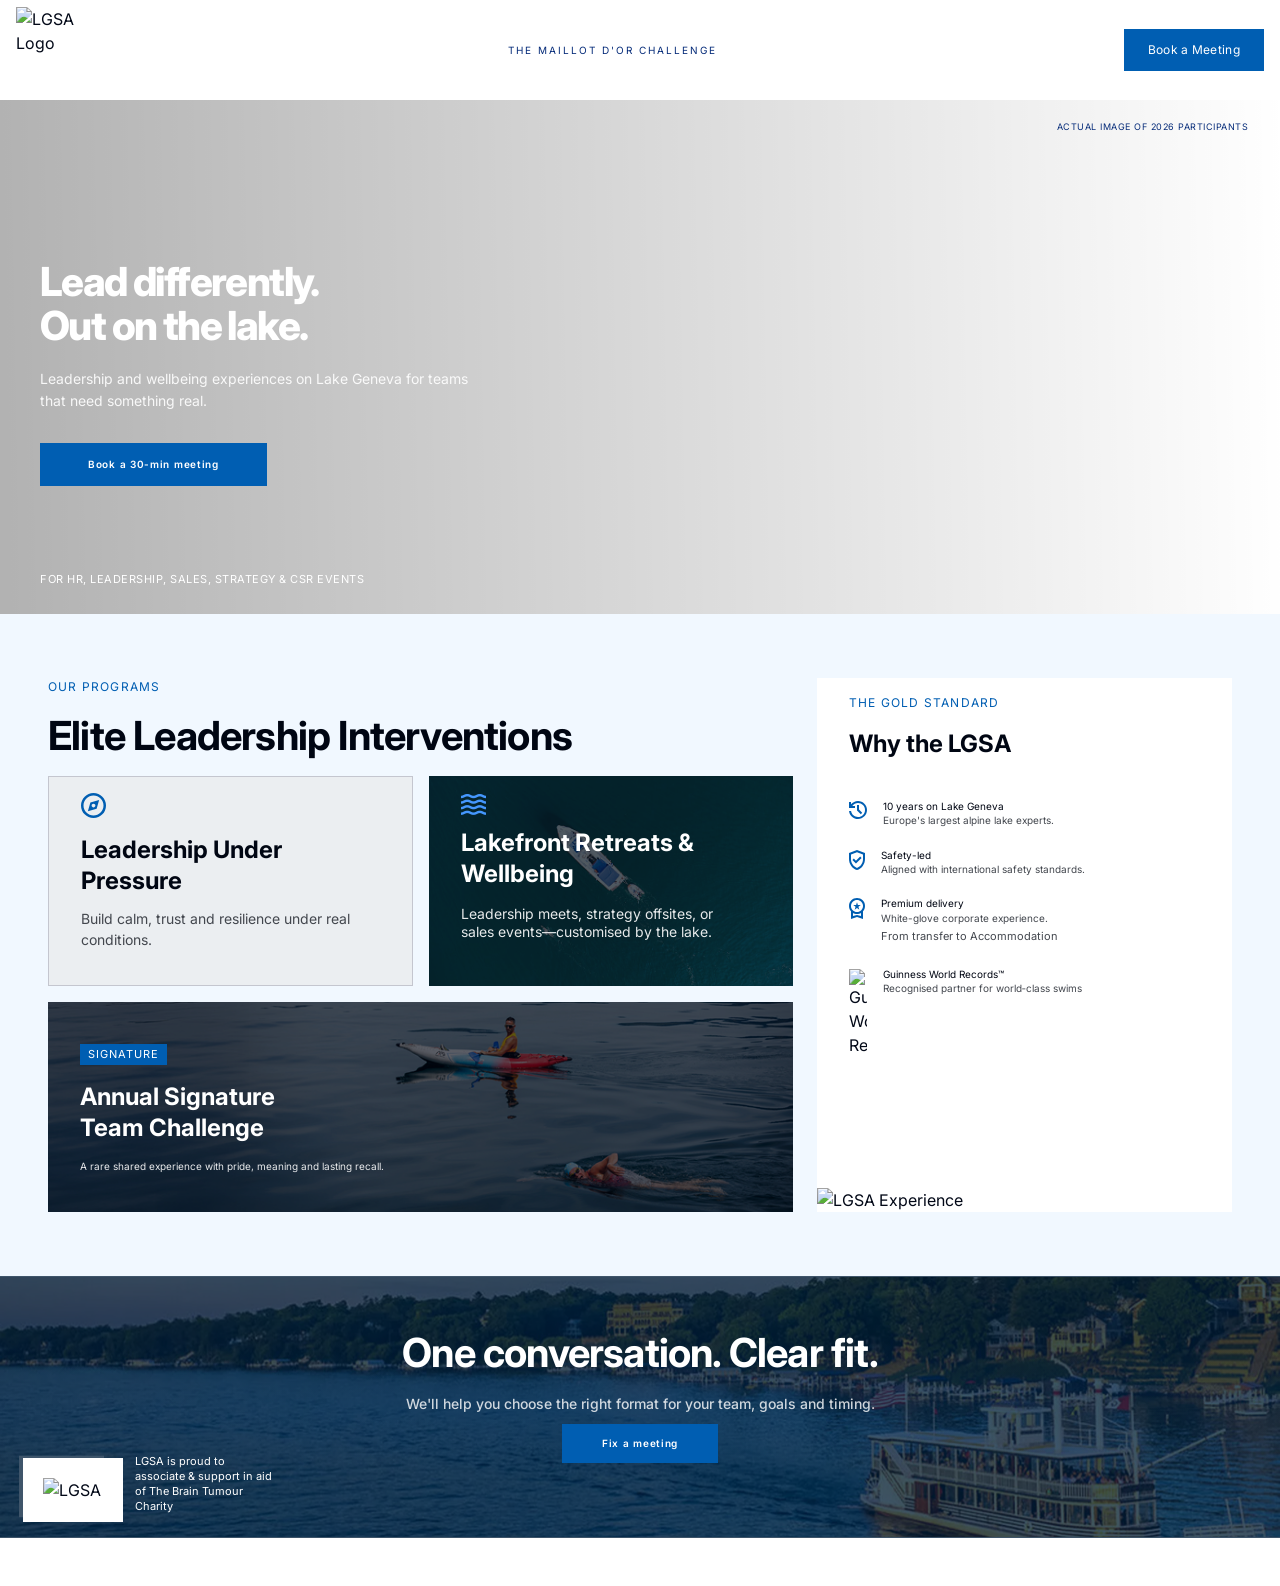
==== commit 6d9fd1d9: "Update issues in html. Edit the button text and small changes of texts." ====
--- a/Landing Page 1/index.html
+++ b/Landing Page 1/index.html
@@ -6,6 +6,214 @@
     <meta name="viewport" content="width=device-width, initial-scale=1.0">
     <title>Landing Page 1</title>
     <link rel="stylesheet" href="style.css">
+    <style>
+        /* ── Popup Overlay ── */
+        .popup-overlay {
+            display: none;
+            position: fixed;
+            inset: 0;
+            z-index: 1000;
+            background: rgba(0, 6, 19, 0.65);
+            backdrop-filter: blur(4px);
+            -webkit-backdrop-filter: blur(4px);
+            align-items: center;
+            justify-content: center;
+            padding: 16px;
+        }
+
+        .popup-overlay.active {
+            display: flex;
+            animation: overlayIn 0.25s ease;
+        }
+
+        @keyframes overlayIn {
+            from { opacity: 0; }
+            to   { opacity: 1; }
+        }
+
+        /* ── Popup Card ── */
+        .popup-card {
+            display: flex;
+            width: 100%;
+            max-width: 900px;
+            min-height: 520px;
+            background: #fff;
+            border-radius: 2px;
+            overflow: hidden;
+            position: relative;
+            box-shadow: 0 32px 80px rgba(0, 6, 19, 0.35);
+            animation: cardIn 0.3s cubic-bezier(0.22, 1, 0.36, 1);
+        }
+
+        @keyframes cardIn {
+            from { opacity: 0; transform: translateY(24px) scale(0.97); }
+            to   { opacity: 1; transform: translateY(0) scale(1); }
+        }
+
+        /* ── Left Column ── */
+        .popup-left {
+            flex: 0 0 50%;
+            position: relative;
+            overflow: hidden;
+            min-height: 480px;
+            background: #001f3a;
+            background-image: url("Hero_Side_popup.png");
+            background-size: 100% 100%;
+        }
+
+        .popup-left img {
+            width: 100%;
+            height: 100%;
+            object-fit: cover;
+            display: block;
+        }
+
+        .popup-left-overlay {
+            position: absolute;
+            inset: 0;
+            background: linear-gradient(
+                to top,
+                rgba(0, 10, 40, 0.82) 0%,
+                rgba(0, 10, 40, 0.25) 55%,
+                rgba(0, 10, 40, 0.08) 100%
+            );
+        }
+
+        .popup-left-content {
+            position: absolute;
+            bottom: 0;
+            left: 0;
+            right: 0;
+            padding: 32px 28px;
+        }
+
+        .popup-left-content h2 {
+            color: #fff;
+            font-family: Georgia, 'Times New Roman', serif;
+            font-size: 28px;
+            font-weight: 700;
+            line-height: 1.15;
+            margin: 0 0 12px;
+        }
+
+        .popup-left-content p {
+            color: rgba(255, 255, 255, 0.82);
+            font-size: 14px;
+            line-height: 1.55;
+            margin: 0;
+            font-family: 'Segoe UI', system-ui, sans-serif;
+        }
+
+        /* ── Right Column ── */
+        .popup-right {
+            flex: 1;
+            display: flex;
+            flex-direction: column;
+            padding: 0;
+            overflow: hidden;
+            background: #fff;
+        }
+
+        /* thin blue accent bar at top of right column */
+        .popup-right-bar {
+            /* height: 4px; */
+            background: #005EB2;
+            flex-shrink: 0;
+        }
+
+        .popup-right-inner {
+            flex: 1;
+            display: flex;
+            flex-direction: column;
+            overflow: hidden;
+        }
+
+        .popup-right-header {
+            padding: 28px 32px 0;
+            flex-shrink: 0;
+        }
+
+        .popup-right-header h3 {
+            font-family: Georgia, 'Times New Roman', serif;
+            font-size: 26px;
+            font-weight: 700;
+            color: #000613;
+            margin: 0 0 4px;
+        }
+
+        .popup-right-header p {
+            font-size: 13px;
+            color: #6b7280;
+            margin: 0 0 20px;
+            font-family: 'Segoe UI', system-ui, sans-serif;
+        }
+
+        /* Calendly iframe wrapper */
+        .calendly-wrap {
+            flex: 1;
+            overflow: hidden;
+            min-height: 0;
+        }
+
+        .calendly-wrap iframe {
+            width: 100%;
+            height: 100%;
+            border: none;
+            display: block;
+        }
+
+        /* ── Close Button ── */
+        .popup-close {
+            position: absolute;
+            top: 14px;
+            right: 14px;
+            width: 34px;
+            height: 34px;
+            background: rgba(255, 255, 255, 0.15);
+            border: 1px solid rgba(255, 255, 255, 0.25);
+            border-radius: 50%;
+            cursor: pointer;
+            display: flex;
+            align-items: center;
+            justify-content: center;
+            transition: background 0.2s, transform 0.2s;
+            z-index: 10;
+            backdrop-filter: blur(4px);
+        }
+
+        .popup-close:hover {
+            background: rgba(255, 255, 255, 0.3);
+            transform: scale(1.08);
+        }
+
+        .popup-close svg {
+            width: 16px;
+            height: 16px;
+            stroke: #fff;
+            stroke-width: 2;
+            stroke-linecap: round;
+        }
+
+        /* On the right side (white bg) override close btn styling */
+        .popup-card .popup-close {
+            background: rgba(0, 6, 19, 0.07);
+            border-color: rgba(0, 6, 19, 0.12);
+        }
+
+        .popup-card .popup-close svg {
+            stroke: #000613;
+        }
+
+        .popup-card .popup-close:hover {
+            background: rgba(0, 6, 19, 0.14);
+        }
+
+        /* ── Responsive ── */
+        @media (max-width: 680px) {
+            .popup-left { display: none; }
+            .popup-card { min-height: 580px; }
+        }
+    </style>
 </head>
 
 <body>
@@ -26,41 +234,35 @@
                     <div class="hidden md:flex flex-1 justify-center"><span
                             class="text-[14px] font-normal tracking-[2px] uppercase text-center"
                             style="color: rgb(5, 43, 121);">The Maillot d'Or CHALLENGE</span></div>
-                    <div class="flex-shrink-0"><button
+                    <div class="flex-shrink-0">
+                        <button onclick="openPopup()"
                             class="bg-[#005EB2] text-white text-[12px] font-normal px-6 py-3 hover:bg-blue-800 transition-colors tracking-wide">Book
-                            a Meeting</button></div>
+                            a Meeting</button>
+                    </div>
                 </div>
             </header>
             <section class="section_2 relative w-full" style="min-height: 514px;">
-                <!-- <img
-                    src="https://api.builder.io/api/v1/image/assets/TEMP/eaf237ca7433ee4fb768a4cfdcf755db8e835fbf?width=2570"
-                    alt="" class="absolute inset-0 w-full h-full object-cover"> -->
                 <div class="absolute inset-0"
                     style="background: linear-gradient(269deg, rgba(255, 255, 255, 0) -0.47%, rgba(0, 0, 0, 0.3) 99.13%);">
                 </div>
                 <div class="absolute top-3 right-8 lg:block header_image_top"><span
-                        class="text-[9px] font-normal uppercase tracking-[0.5px] text-[#052B79]">Actual image of 2025
+                        class="text-[9px] font-normal uppercase tracking-[0.5px] text-[#052B79]">Actual image of 2026
                         participants</span></div>
                 <div class="relative z-10 px-6 md:px-10 pt-24 pb-20 max-w-[1280px] mx-auto">
                     <h1 class="text-white font-extrabold leading-[1.1] tracking-[-0.04em] mb-5 Upper_text_info"
                         >Lead differently.<br>Out on the lake.</h1>
                     <p class="text-white/90 font-normal mb-8 max-w-[554px] Lower_text_info"
                         >Leadership and wellbeing
-                        experiences on Lake Geneva for teams that need something real.</p><button
+                        experiences on Lake Geneva for teams that need something real.</p>
+                    <button onclick="openPopup()"
                         class="bg-[#005EB2] text-white font-semibold px-12 py-3.5 text-[14px] tracking-[0.7px] hover:bg-blue-800 transition-colors book_meeting_inside-image">Book
-                        a 20-min meeting</button>
+                        a 30-min meeting</button>
                     <p class="mt-20 text-white text-[10px] uppercase tracking-[0.5px] font-normal bottom_info_text">For HR, LEADERSHIP,
-                        SALES &amp; STRATEGY &amp; CSR events</p>
+                        SALES, STRATEGY &amp; CSR events</p>
                 </div>
             </section>
             <section class="bg-[#F1F8FF] px-4 md:px-8 py-12 md:py-16">
                 <div class="max-w-[1280px] mx-2rem">
-                    <!-- <div class="mb-8">
-                        <p class="text-[#005EB2] text-[12px] font-normal tracking-[1.2px] uppercase mb-2">OUR PROGRAMS
-                        </p>
-                        <h2 class="font-bold text-[#000613] leading-[1.2] tracking-[-0.02em]"
-                            style="font-size: clamp(28px, 3.5vw, 40px);">Elite Leadership Interventions</h2>
-                    </div> -->
                     <div class="flex flex-col lg:flex-row gap-6">
                         <div class="flex-1 flex flex-col gap-4">
                             <div class="mb-8">
@@ -86,9 +288,6 @@
                                     </div>
                                 </div>
                                 <div class="relative overflow-hidden min-h-[222px] right_upper_box">
-                                    <!-- <img
-                                        src="https://api.builder.io/api/v1/image/assets/TEMP/20c9838120751ff1ee8845f60c2db4b159ebc62b?width=784"
-                                        alt="Lakefront Retreats" class="absolute inset-0 w-full h-full object-cover"> -->
                                     <div class="absolute inset-0 bg-black/40"></div>
                                     <div class="relative z-10 p-6 h-full flex flex-col">
                                         <div class="icon_water"></div>
@@ -100,10 +299,6 @@
                                 </div>
                             </div>
                             <div class="relative overflow-hidden min-h-[222px] full_bottom_box">
-                                <!-- <img
-                                    src="https://api.builder.io/api/v1/image/assets/TEMP/1640532b3d271ce9530c7b55db7e31f30f7f1047?width=1616"
-                                    alt="Annual Signature Team Challenge"
-                                    class="absolute inset-0 w-full h-full object-cover"> -->
                                 <div class="absolute inset-0 bg-[rgba(0,6,19,0.40)]"></div>
                                 <div class="relative z-10 p-6 h-full flex flex-col justify-center min-h-[222px]">
                                     <div class="mb-2"><span
@@ -197,7 +392,8 @@
                     <h2 class="text-white font-bold leading-[1.2] tracking-[-0.02em] mb-4 lower_section_heading"
                         style="font-size: clamp(28px, 3.5vw, 40px);">One conversation. Clear fit.</h2>
                     <p class="text-white/80 text-[16px] font-medium leading-[1.5] mb-8 max-w-[535px]">We'll help you
-                        choose the right format for your team, goals and timing.</p><button
+                        choose the right format for your team, goals and timing.</p>
+                    <button onclick="openPopup()"
                         class="bg-[#005EB2] text-white text-[14px] font-semibold tracking-[0.7px] px-10 py-3 hover:bg-blue-800 transition-colors fix_a_meeting_btn">Fix
                         a meeting</button>
                 </div>
@@ -210,6 +406,85 @@
             </section>
         </div>
     </div>
+
+    <!-- ══════════════════════════════════════
+         BOOKING POPUP
+    ══════════════════════════════════════ -->
+    <div class="popup-overlay" id="bookingPopup" role="dialog" aria-modal="true" aria-label="Book a Meeting">
+
+        <div class="popup-card">
+
+            <!-- Close button -->
+            <button class="popup-close" onclick="closePopup()" aria-label="Close">
+                <svg viewBox="0 0 16 16" fill="none" xmlns="http://www.w3.org/2000/svg">
+                    <line x1="2" y1="2" x2="14" y2="14"/>
+                    <line x1="14" y1="2" x2="2" y2="14"/>
+                </svg>
+            </button>
+
+            <!-- Left: hero image + text -->
+            <div class="popup-left">
+                <!-- <img
+                    src="https://images.unsplash.com/photo-1544551763-46a013bb70d5?w=800&q=80"
+                    alt="Kayaking on Lake Geneva"
+                    onerror="this.style.display='none'"
+                > -->
+                <!-- <div class="popup-left-overlay"></div> -->
+                <!-- <div class="popup-left-content">
+                    <h2>Let's Get Started!</h2>
+                    <p>Book a 20-minute call to discuss your customised event and team-building needs.</p>
+                </div> -->
+            </div>
+
+            <!-- Right: Calendly embed -->
+            <div class="popup-right">
+                <div class="popup-right-bar"></div>
+                <div class="popup-right-inner">
+                    <div class="popup-right-header">
+                        <h3>Plan Your Event</h3>
+                        <p>Select a time that works for you below.</p>
+                    </div>
+                    <div class="calendly-wrap" id="calendlyWrap">
+                        <!-- Calendly inline widget begin -->
+                        <div
+                            class="calendly-inline-widget"
+                            data-url="https://calendly.com/tdavies-lgsa?hide_gdpr_banner=1&primary_color=005eb2"
+                            style="width:100%;height:100%;min-height:480px;">
+                        </div>
+                        <!-- Calendly inline widget end -->
+                    </div>
+                </div>
+            </div>
+
+        </div>
+    </div>
+
+    <!-- Calendly widget script (loaded once) -->
+    <script type="text/javascript" src="https://assets.calendly.com/assets/external/widget.js" async></script>
+
+    <script>
+        const overlay = document.getElementById('bookingPopup');
+
+        function openPopup() {
+            overlay.classList.add('active');
+            document.body.style.overflow = 'hidden';
+        }
+
+        function closePopup() {
+            overlay.classList.remove('active');
+            document.body.style.overflow = '';
+        }
+
+        // Close when clicking the dark backdrop
+        overlay.addEventListener('click', function (e) {
+            if (e.target === overlay) closePopup();
+        });
+
+        // Close on Escape key
+        document.addEventListener('keydown', function (e) {
+            if (e.key === 'Escape') closePopup();
+        });
+    </script>
 </body>
 
-</html>+</html>
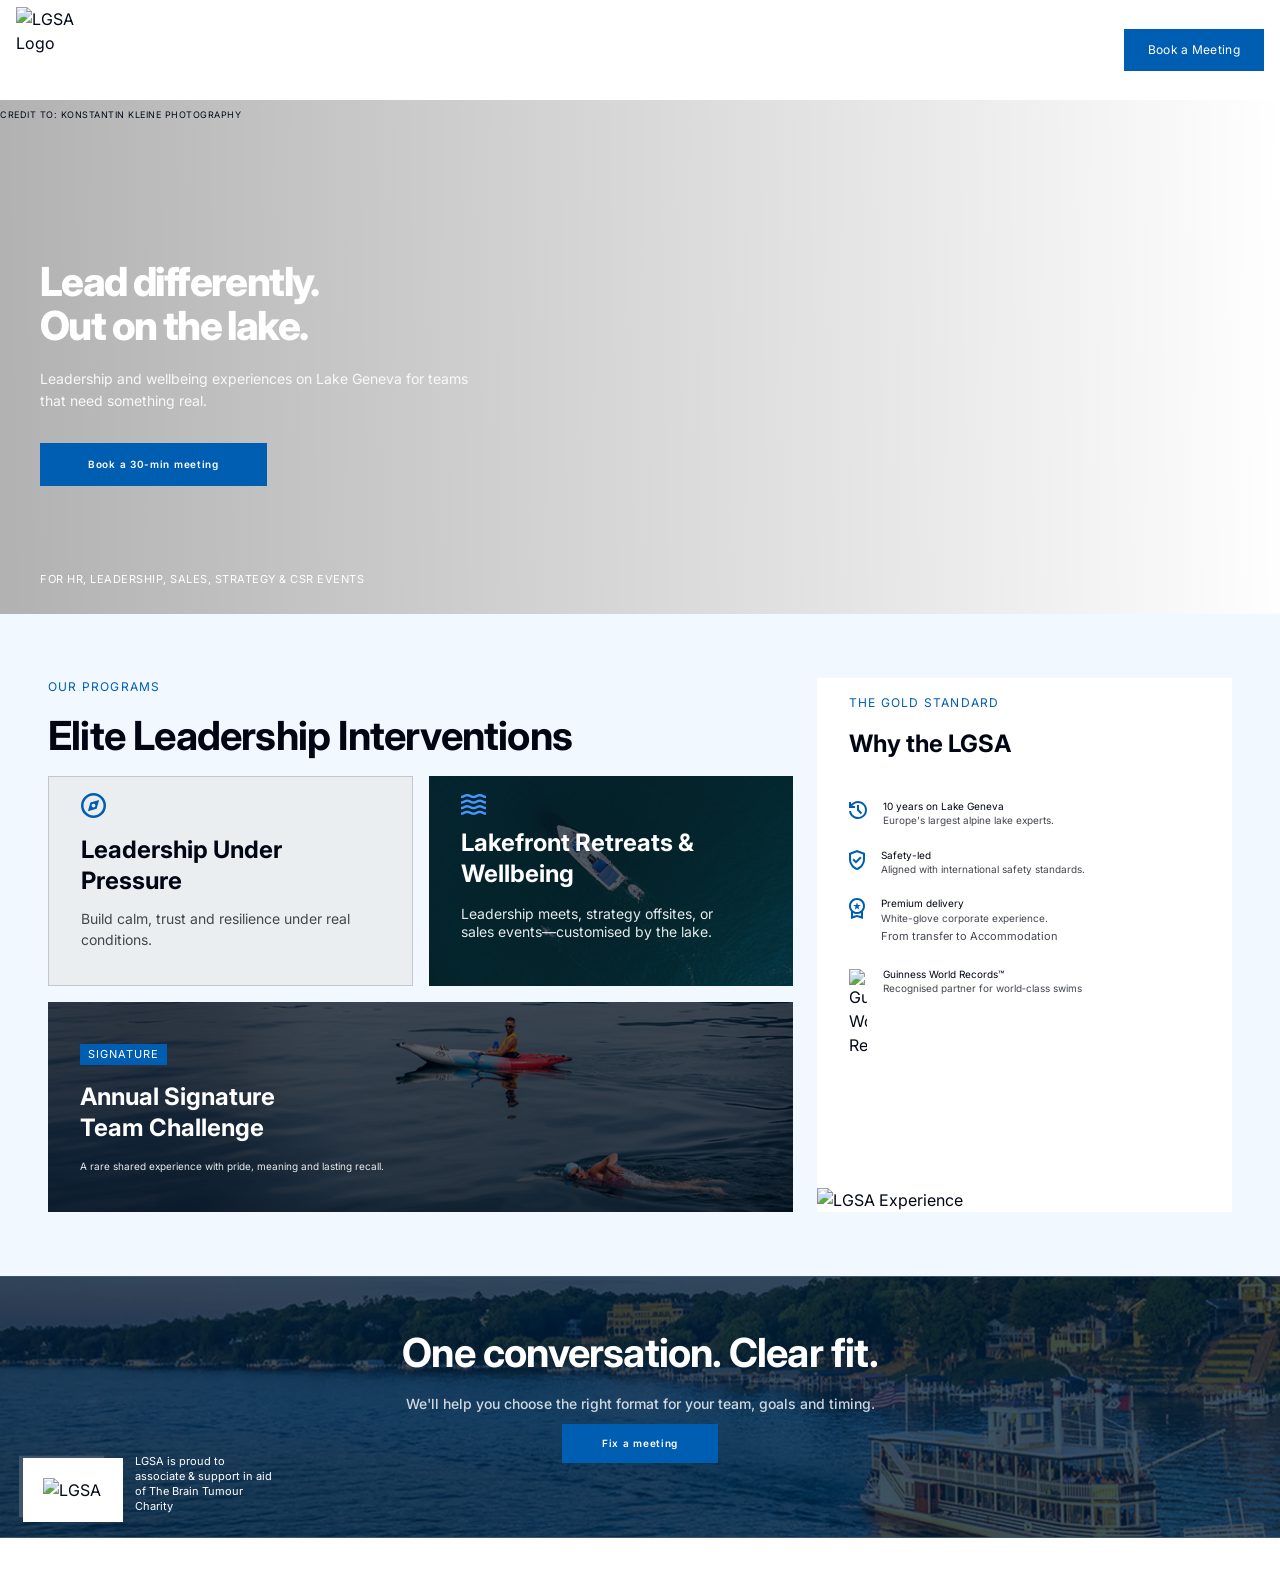
==== commit d2b9755a: "Update print statement from 'Hello' to 'Goodbye'" ====
--- a/Landing Page 1/index.html
+++ b/Landing Page 1/index.html
@@ -36,7 +36,7 @@
             display: flex;
             width: 100%;
             max-width: 900px;
-            min-height: 520px;
+            min-height: 600px;
             background: #fff;
             border-radius: 2px;
             overflow: hidden;
@@ -231,9 +231,6 @@
                     <div class="flex-shrink-0"><img
                             src="https://api.builder.io/api/v1/image/assets/TEMP/319f9b1244b2c11501f96718e87fbd43764b667a?width=172"
                             alt="LGSA Logo" class="w-[86px] h-[86px] object-contain"></div>
-                    <div class="hidden md:flex flex-1 justify-center"><span
-                            class="text-[14px] font-normal tracking-[2px] uppercase text-center"
-                            style="color: rgb(5, 43, 121);">The Maillot d'Or CHALLENGE</span></div>
                     <div class="flex-shrink-0">
                         <button onclick="openPopup()"
                             class="bg-[#005EB2] text-white text-[12px] font-normal px-6 py-3 hover:bg-blue-800 transition-colors tracking-wide">Book
@@ -245,9 +242,8 @@
                 <div class="absolute inset-0"
                     style="background: linear-gradient(269deg, rgba(255, 255, 255, 0) -0.47%, rgba(0, 0, 0, 0.3) 99.13%);">
                 </div>
-                <div class="absolute top-3 right-8 lg:block header_image_top"><span
-                        class="text-[9px] font-normal uppercase tracking-[0.5px] text-[#052B79]">Actual image of 2026
-                        participants</span></div>
+                <div class="absolute lg:block header_image_top credit_text"><span
+                        class="text-[9px] font-normal uppercase tracking-[0.5px]">Credit to: Konstantin kleine Photography</span></div>
                 <div class="relative z-10 px-6 md:px-10 pt-24 pb-20 max-w-[1280px] mx-auto">
                     <h1 class="text-white font-extrabold leading-[1.1] tracking-[-0.04em] mb-5 Upper_text_info"
                         >Lead differently.<br>Out on the lake.</h1>
@@ -424,6 +420,7 @@
 
             <!-- Left: hero image + text -->
             <div class="popup-left">
+                
                 <!-- <img
                     src="https://images.unsplash.com/photo-1544551763-46a013bb70d5?w=800&q=80"
                     alt="Kayaking on Lake Geneva"
@@ -432,7 +429,7 @@
                 <!-- <div class="popup-left-overlay"></div> -->
                 <!-- <div class="popup-left-content">
                     <h2>Let's Get Started!</h2>
-                    <p>Book a 20-minute call to discuss your customised event and team-building needs.</p>
+                    <p>Book a 30-minute call to discuss your customised event and team-building needs.</p>
                 </div> -->
             </div>
 
@@ -442,7 +439,7 @@
                 <div class="popup-right-inner">
                     <div class="popup-right-header">
                         <h3>Plan Your Event</h3>
-                        <p>Select a time that works for you below.</p>
+                        <p>Select a time that works for you.</p>
                     </div>
                     <div class="calendly-wrap" id="calendlyWrap">
                         <!-- Calendly inline widget begin -->
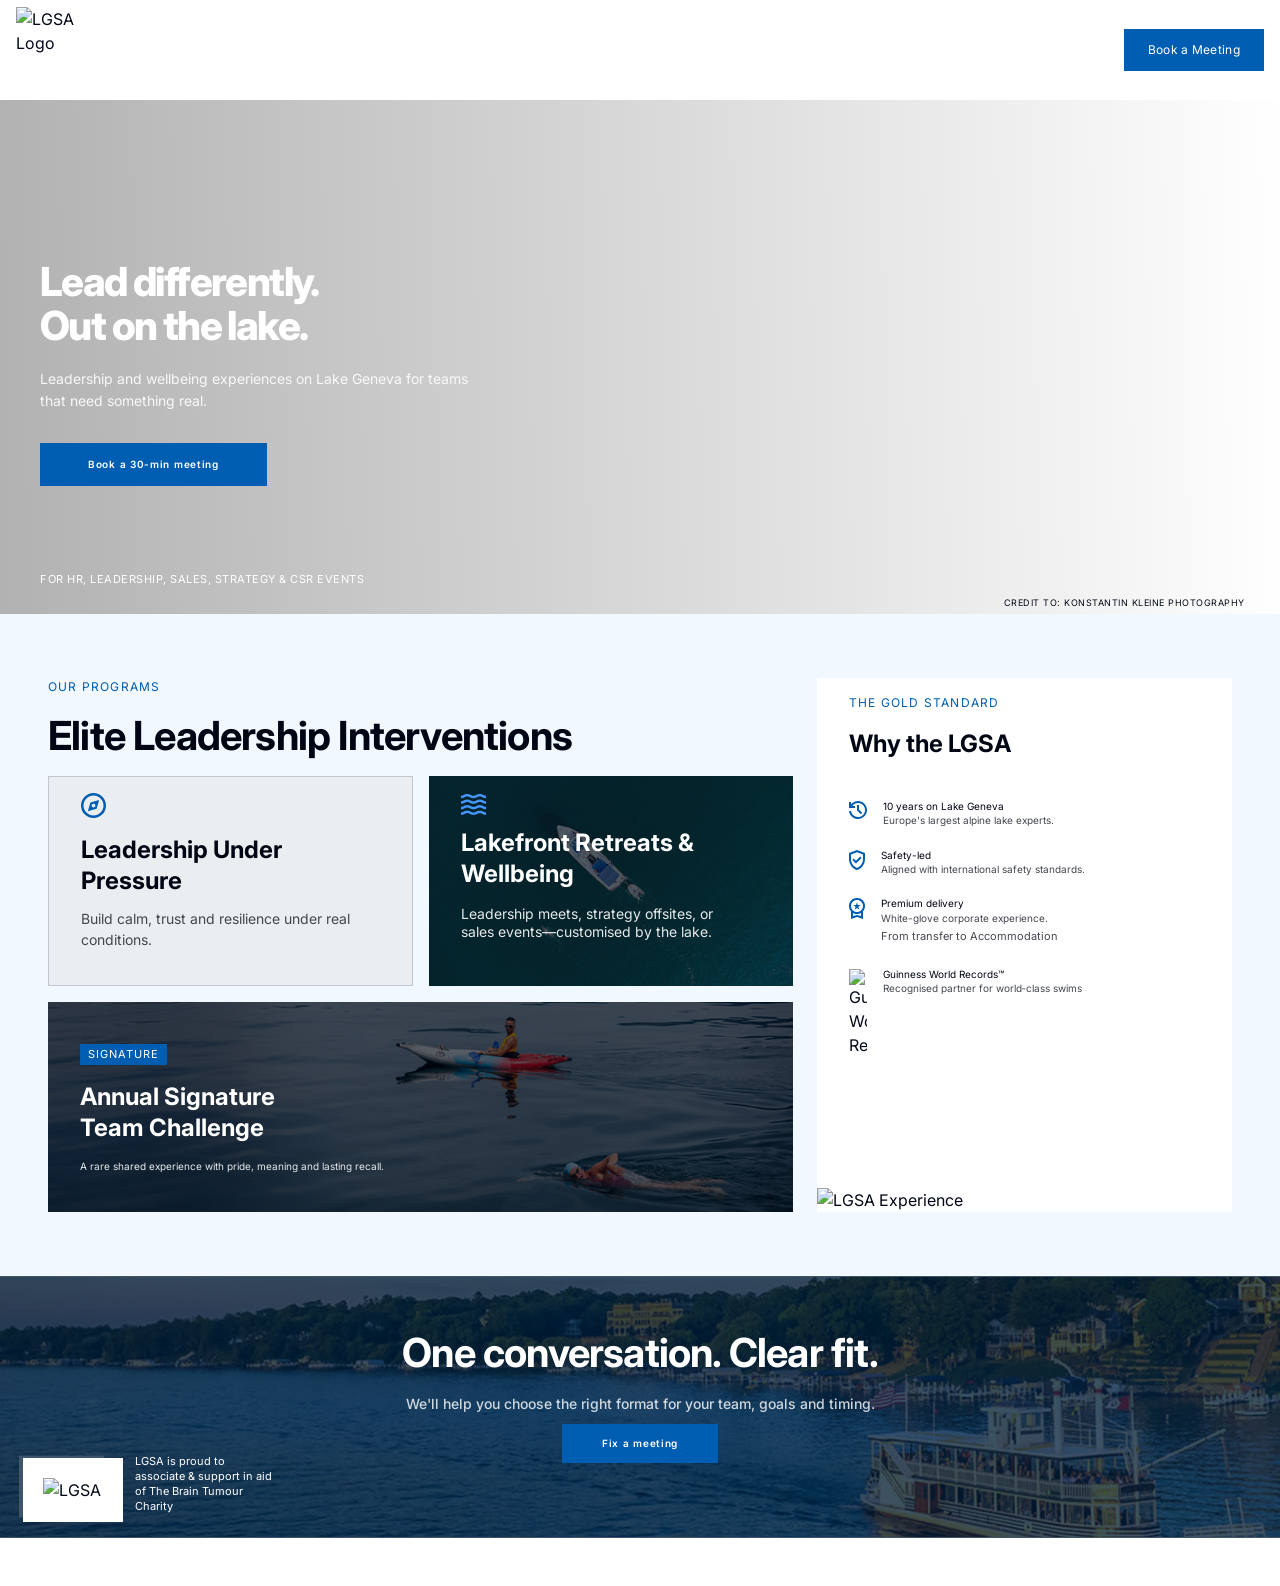
==== commit bef12bf2: "Update image" ====
--- a/Landing Page 1/index.html
+++ b/Landing Page 1/index.html
@@ -369,9 +369,11 @@
                                     </div>
                                 </div>
                             </div>
-                            <div class="mt-auto"><img
-                                    src="https://api.builder.io/api/v1/image/assets/TEMP/c7eda7618305970eae60c3d89c58c5d5daa7ad6c?width=768"
-                                    alt="LGSA Experience" class="w-full h-auto object-cover"></div>
+                            <div class="mt-auto">
+                                <img
+                                    src="Group_img.png"
+                                    alt="LGSA Experience" class="w-full h-auto object-cover">
+                                </div>
                         </div>
                     </div>
                 </div>
--- a/Landing Page 1/style.css
+++ b/Landing Page 1/style.css
@@ -3752,7 +3752,17 @@
     background-size: 100% 100%;
 }
 
+.credit_text {
+    bottom: .1rem;
+    right: 2.2rem;
+}
+
 @media (max-width: 675px) {
+
+    .credit_text {
+        top: .1rem;
+        right: 0.2rem;
+    }
 
     .section_2 {
         position: relative;
@@ -3914,84 +3924,3 @@
         font-weight: 600;
     }
 }
-
-/* @media (max-width: 640px) {
-    .section_2 {
-        background-image: url("Mobile_Version_test.jpg");
-        background-size: 100% 100%;
-        background-position: center;
-        -webkit-mask-image: linear-gradient(
-            to bottom,
-            transparent -25%,
-            black 27%,
-            black 76%,
-            transparent 102%
-        );
-
-        mask-image: linear-gradient(
-            to bottom,
-            transparent 0%,
-            black 38%,
-            black 78%,
-            transparent 103%
-        );
-    }
-
-    .bottom_info_text {
-        position: relative;
-        top: 231px;
-        color: black;
-        font-size: 8px;
-        text-align: center;
-    }
-
-    .book_meeting_inside-image {
-        position: relative;
-        top: 221px;
-        left: 50%;
-        transform: translateX(-50%);
-        width: 167px;
-        height: 33px;
-    }
-
-    .Upper_text_info {
-        font-size: clamp(28px, 5vw, 56px);
-        color: currentColor;
-        text-align: center;
-        position: relative;
-        bottom: 53px;
-    }
-
-    .Lower_text_info {
-        font-size: clamp(11px, 2vw, 18px);
-        line-height: 1;
-        text-align: center;
-        color: #000;
-        position: relative;
-        bottom: 60px;
-    }
-
-    .text-\[14px\] {
-        font-size: 10px;
-    }
-
-    .py-3\.5 {
-        padding-top: .675rem;
-        padding-bottom: .675rem;
-    }
-
-    .px-12 {
-        padding-left: 1rem;
-        padding-right: 1rem;
-    }
-
-    .header_image_top {
-        text-align: center;
-        position: relative;
-        top: 25px;
-    }
-
-    .right-8 {
-        right: 0;
-    }
-} */
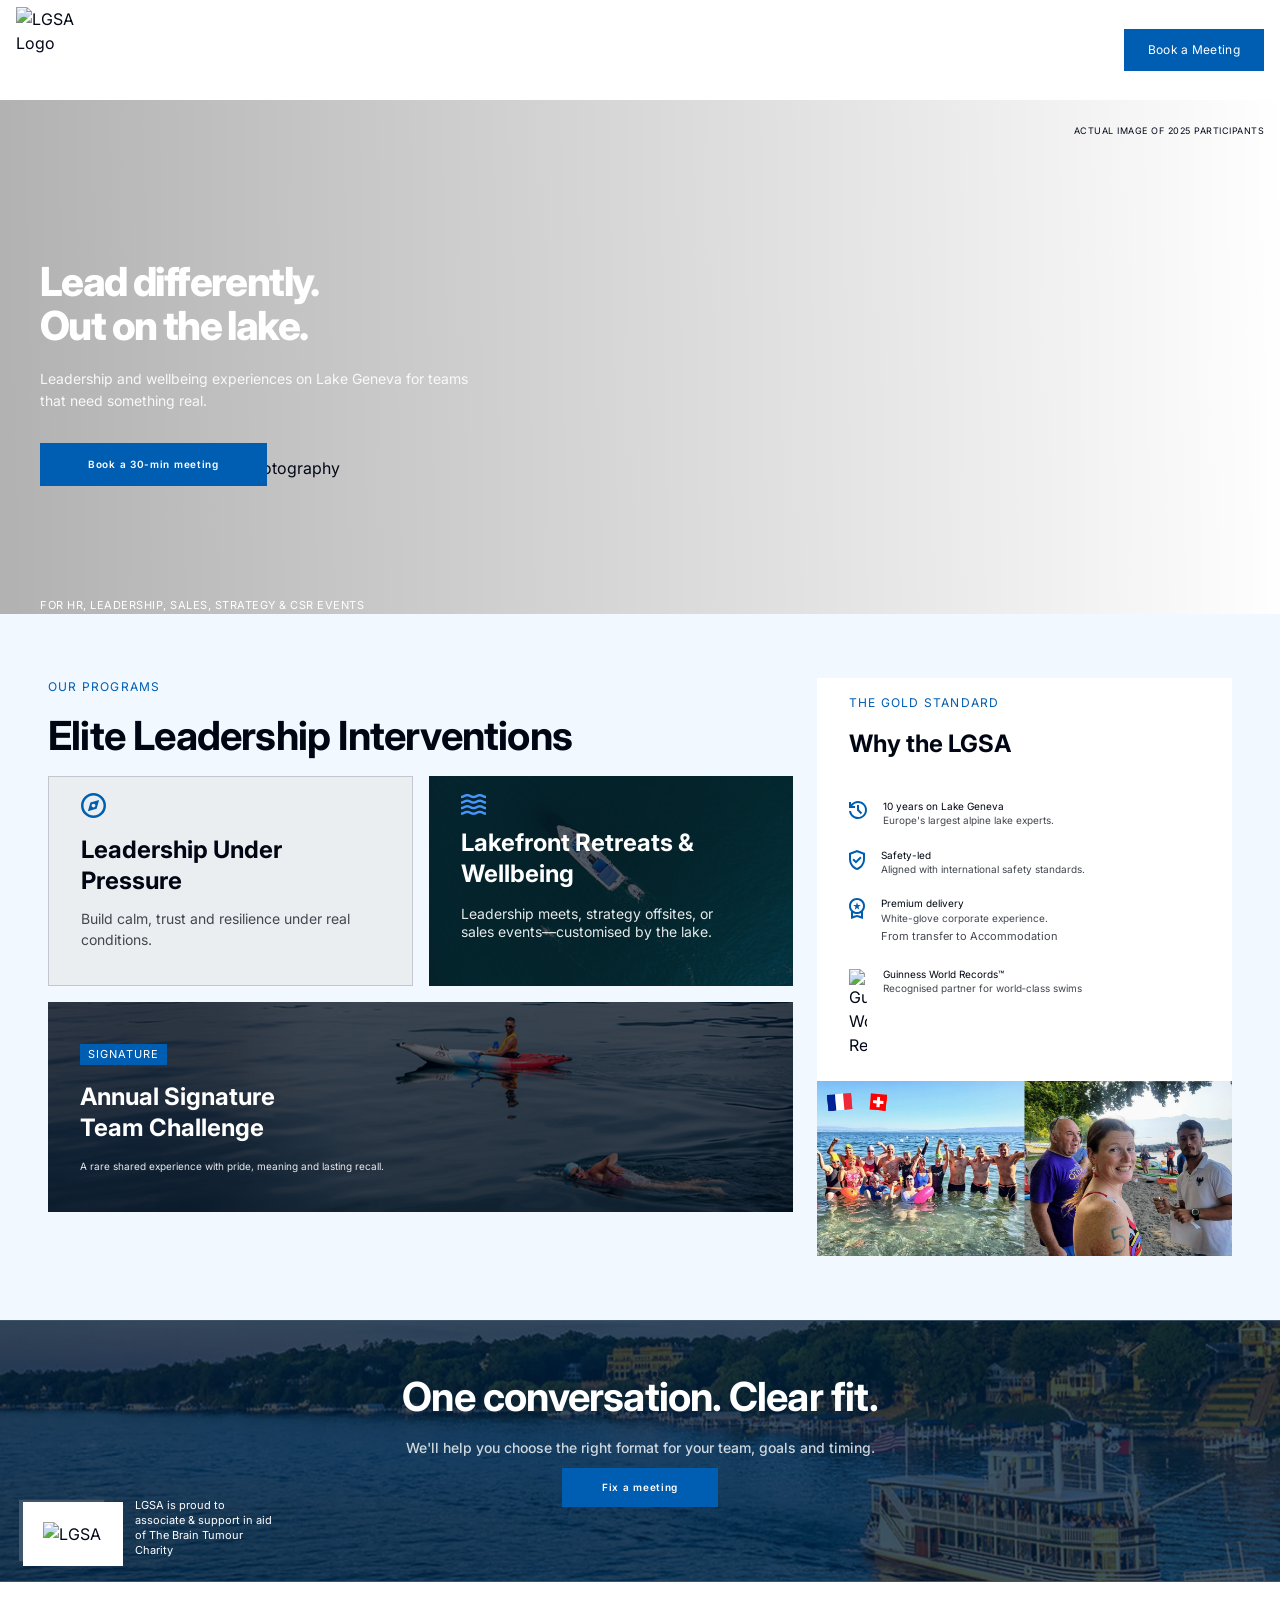
==== commit 692db2c5: "Update credit text" ====
--- a/Landing Page 1/index.html
+++ b/Landing Page 1/index.html
@@ -242,9 +242,17 @@
                 <div class="absolute inset-0"
                     style="background: linear-gradient(269deg, rgba(255, 255, 255, 0) -0.47%, rgba(0, 0, 0, 0.3) 99.13%);">
                 </div>
-                <div class="absolute lg:block header_image_top credit_text"><span
-                        class="text-[9px] font-normal uppercase tracking-[0.5px]">Credit to: Konstantin kleine Photography</span></div>
-                <div class="relative z-10 px-6 md:px-10 pt-24 pb-20 max-w-[1280px] mx-auto">
+                <div class="absolute lg:block header_image_top top-4 right-4">
+                    <span class="text-[9px] font-normal uppercase tracking-[0.5px]">
+                        ACTUAL IMAGE OF 2025 PARTICIPANTS
+                    </span>
+                </div>
+                <!-- <div class="credit_text">
+                    <span class="text-[9px] font-normal uppercase tracking-[0.5px]">
+                        Credit to: Konstantin kleine Photography
+                    </span>
+                </div> -->
+                            <div class="relative z-10 px-6 md:px-10 pt-24 pb-20 max-w-[1280px] mx-auto">
                     <h1 class="text-white font-extrabold leading-[1.1] tracking-[-0.04em] mb-5 Upper_text_info"
                         >Lead differently.<br>Out on the lake.</h1>
                     <p class="text-white/90 font-normal mb-8 max-w-[554px] Lower_text_info"
@@ -255,6 +263,7 @@
                         a 30-min meeting</button>
                     <p class="mt-20 text-white text-[10px] uppercase tracking-[0.5px] font-normal bottom_info_text">For HR, LEADERSHIP,
                         SALES, STRATEGY &amp; CSR events</p>
+                    <p class="credit_text">Credit to: Konstantin kleine Photography</p>
                 </div>
             </section>
             <section class="bg-[#F1F8FF] px-4 md:px-8 py-12 md:py-16">
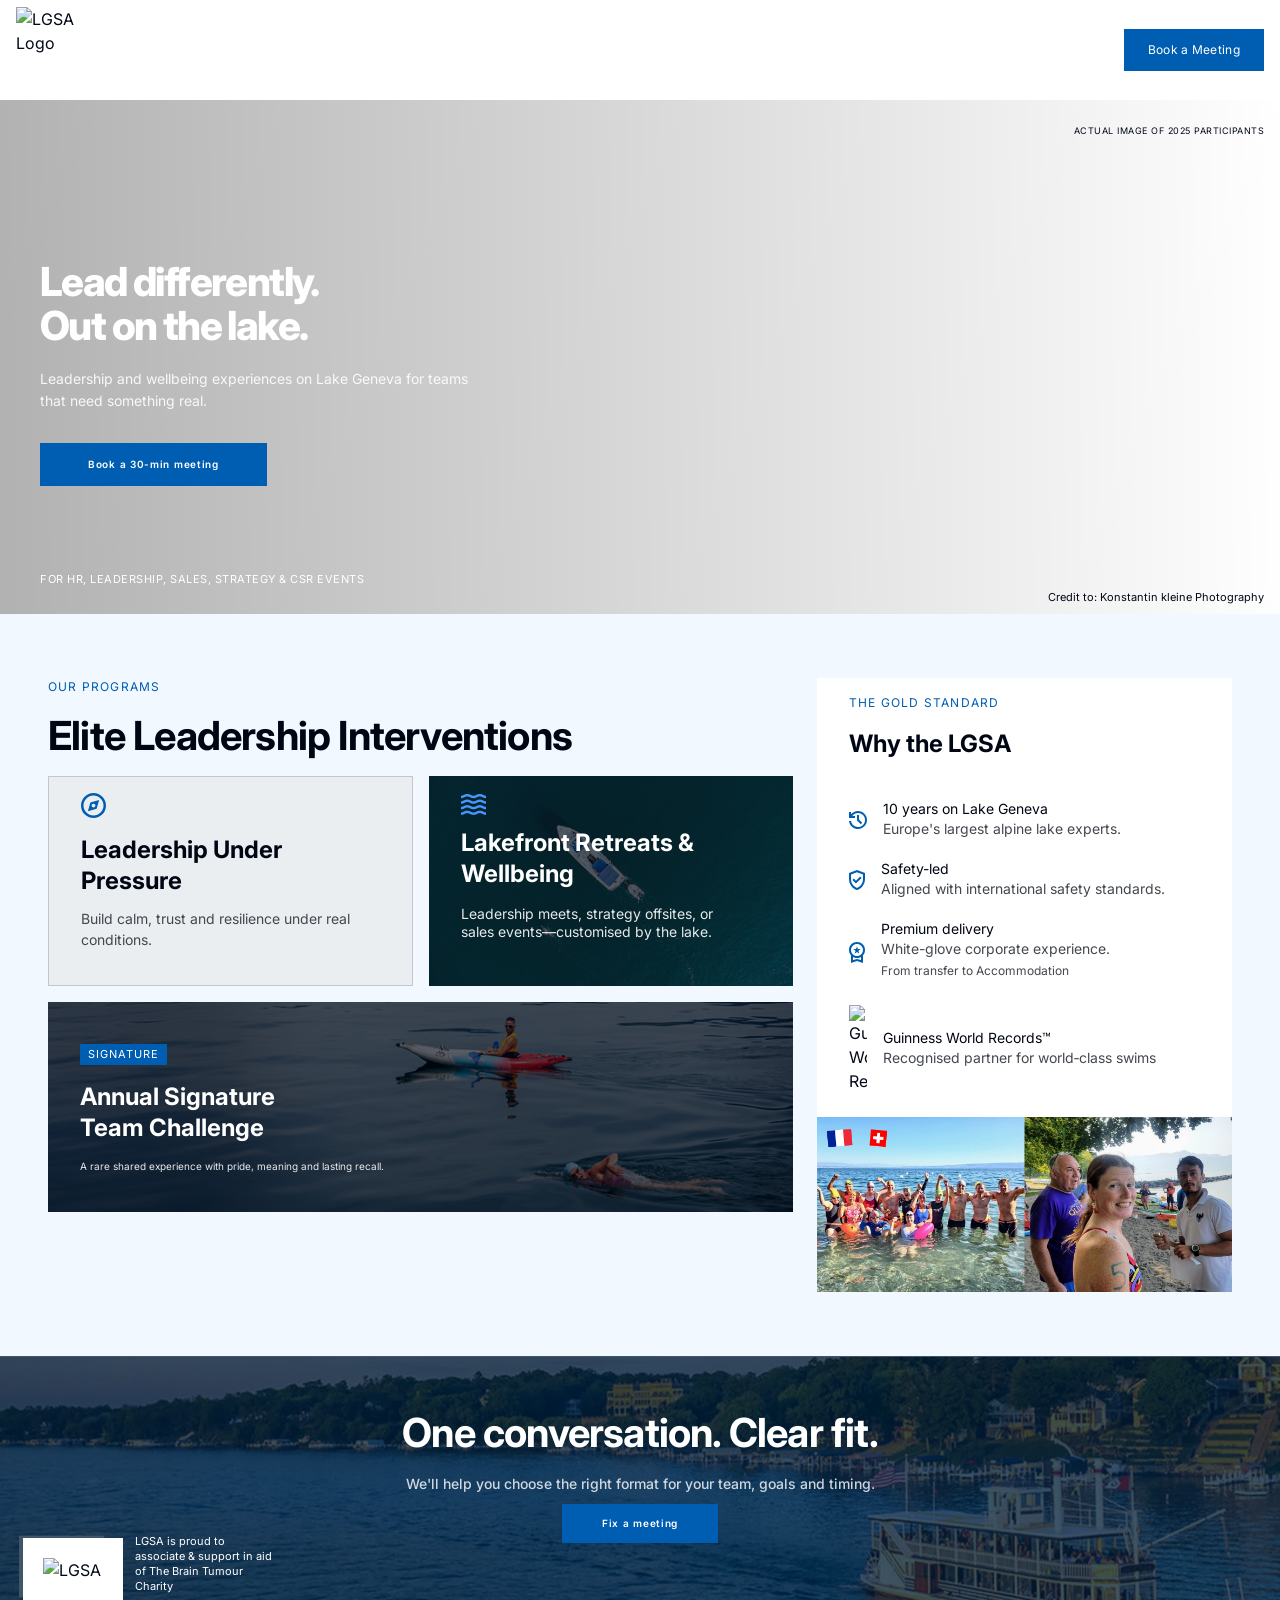
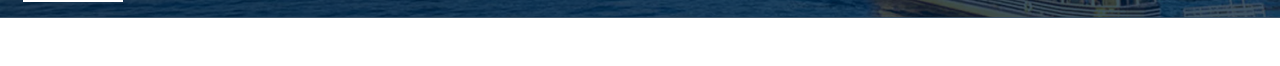
==== commit 0c5c08d4: "Update favicon icon" ====
--- a/Landing Page 1/index.html
+++ b/Landing Page 1/index.html
@@ -6,6 +6,7 @@
     <meta name="viewport" content="width=device-width, initial-scale=1.0">
     <title>Landing Page 1</title>
     <link rel="stylesheet" href="style.css">
+    <link rel="icon" type="image/x-icon" href="Favicon.png" />
     <style>
         /* ── Popup Overlay ── */
         .popup-overlay {
@@ -229,7 +230,7 @@
             <header class="bg-white h-[100px] flex items-center px-5 md:px-8 relative z-20">
                 <div class="flex items-center justify-between w-full max-w-[1280px] mx-auto">
                     <div class="flex-shrink-0"><img
-                            src="https://api.builder.io/api/v1/image/assets/TEMP/319f9b1244b2c11501f96718e87fbd43764b667a?width=172"
+                            src="/LGSA_LOGO.png"
                             alt="LGSA Logo" class="w-[86px] h-[86px] object-contain"></div>
                     <div class="flex-shrink-0">
                         <button onclick="openPopup()"
@@ -323,7 +324,7 @@
                                 <h2 class="text-[#000613] font-bold text-[28px] leading-[1.3]">Why the LGSA</h2>
                             </div>
                             <div class="flex flex-col gap-5 gold_standard_text">
-                                <div class="flex items-start gap-4">
+                                <div class="flex items-center gap-4">
                                     <div class="flex-shrink-0 mt-0.5"><svg width="18" height="18" viewBox="0 0 18 18"
                                             fill="none" xmlns="http://www.w3.org/2000/svg">
                                             <path
@@ -331,13 +332,13 @@
                                                 fill="#005EB2"></path>
                                         </svg></div>
                                     <div>
-                                        <p class="text-[#000613] text-[14px] font-normal leading-[1.43]">10 years on
+                                        <p class="text-[#000613] text-[16px] font-normal leading-[1.43]">10 years on
                                             Lake Geneva</p>
-                                        <p class="text-[#43474E] text-[14px] font-normal leading-[1.43]">Europe's
+                                        <p class="text-[#43474E] text-[16px] font-normal leading-[1.43]">Europe's
                                             largest alpine lake experts.</p>
                                     </div>
                                 </div>
-                                <div class="flex items-start gap-4">
+                                <div class="flex items-center gap-4">
                                     <div class="flex-shrink-0 mt-0.5"><svg width="16" height="20" viewBox="0 0 16 20"
                                             fill="none" xmlns="http://www.w3.org/2000/svg">
                                             <path
@@ -345,12 +346,12 @@
                                                 fill="#005EB2"></path>
                                         </svg></div>
                                     <div>
-                                        <p class="text-[#000613] text-[14px] font-normal leading-[1.43]">Safety-led</p>
-                                        <p class="text-[#43474E] text-[14px] font-normal leading-[1.43]">Aligned with
+                                        <p class="text-[#000613] text-[16px] font-normal leading-[1.43]">Safety-led</p>
+                                        <p class="text-[#43474E] text-[16px] font-normal leading-[1.43]">Aligned with
                                             international safety standards.</p>
                                     </div>
                                 </div>
-                                <div class="flex items-start gap-4">
+                                <div class="flex items-center gap-4">
                                     <div class="flex-shrink-0 mt-0.5"><svg width="16" height="21" viewBox="0 0 16 21"
                                             fill="none" xmlns="http://www.w3.org/2000/svg">
                                             <path
@@ -358,22 +359,22 @@
                                                 fill="#005EB2"></path>
                                         </svg></div>
                                     <div>
-                                        <p class="text-[#000613] text-[14px] font-normal leading-[1.43]">Premium
+                                        <p class="text-[#000613] text-[16px] font-normal leading-[1.43]">Premium
                                             delivery</p>
-                                        <p class="text-[#43474E] text-[14px] font-normal leading-[1.43]">White-glove
+                                        <p class="text-[#43474E] text-[16px] font-normal leading-[1.43]">White-glove
                                             corporate experience.</p>
-                                        <p class="text-[#43474E] text-[10px] font-normal leading-[2]">From transfer to
+                                        <p class="text-[#43474E] text-[12px] font-normal leading-[2]">From transfer to
                                             Accommodation</p>
                                     </div>
                                 </div>
-                                <div class="flex items-start gap-4">
+                                <div class="flex items-center gap-4">
                                     <div class="flex-shrink-0 mt-0.5"><img
                                             src="https://api.builder.io/api/v1/image/assets/TEMP/cecff319a0e79f5f62d0b2440c326282781a10ed?width=36"
                                             alt="Guinness World Records" class="w-[18px] h-auto"></div>
                                     <div>
-                                        <p class="text-[#000613] text-[14px] font-normal leading-[1.43]">Guinness World
+                                        <p class="text-[#000613] text-[16px] font-normal leading-[1.43]">Guinness World
                                             Records™</p>
-                                        <p class="text-[#43474E] text-[14px] font-normal leading-[1.43]">Recognised
+                                        <p class="text-[#43474E] text-[16px] font-normal leading-[1.43]">Recognised
                                             partner for world‑class swims</p>
                                     </div>
                                 </div>
--- a/Landing Page 1/style.css
+++ b/Landing Page 1/style.css
@@ -3753,15 +3753,18 @@
 }
 
 .credit_text {
-    bottom: .1rem;
-    right: 2.2rem;
+    bottom: -70px;
+    right: 1rem;
+    position: absolute;
+    font-size: 11px;
 }
 
 @media (max-width: 675px) {
 
     .credit_text {
-        top: .1rem;
+        bottom: -12.9rem;
         right: 0.2rem;
+        font-size: 6px;
     }
 
     .section_2 {
